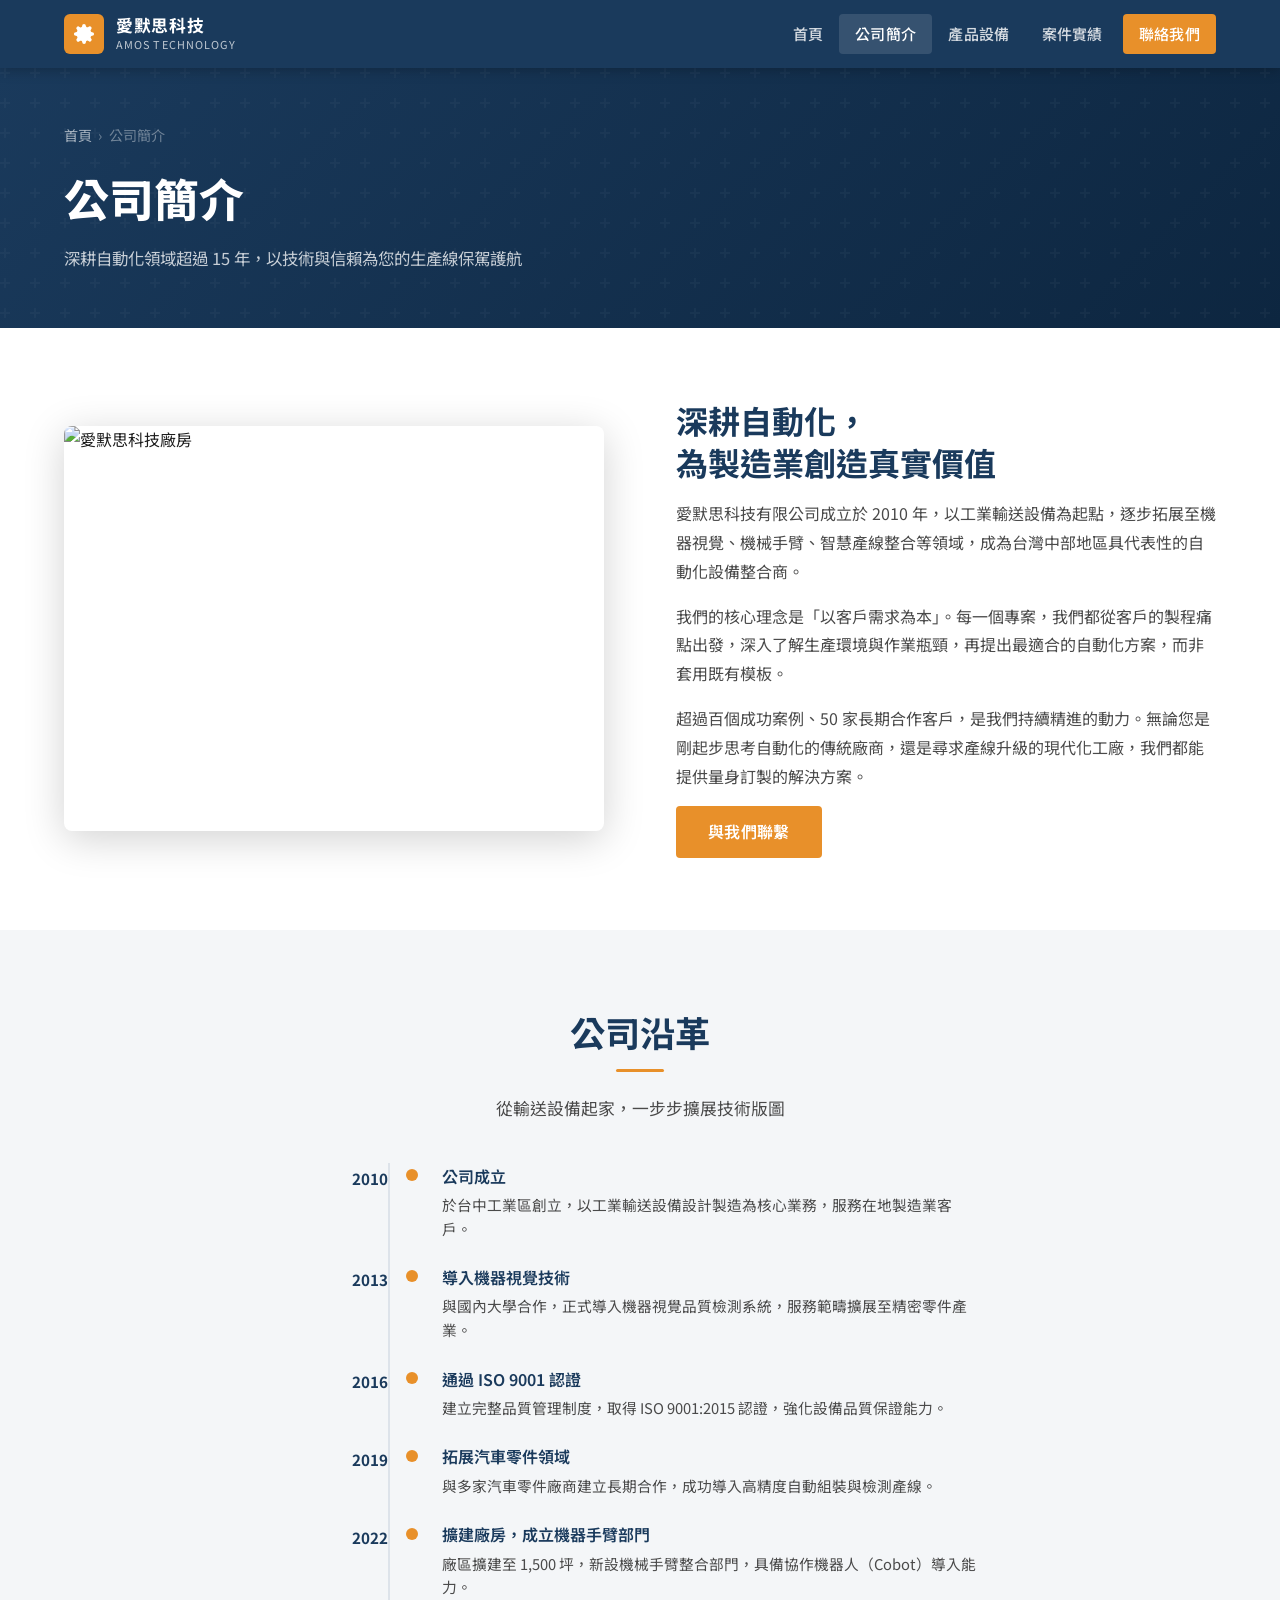
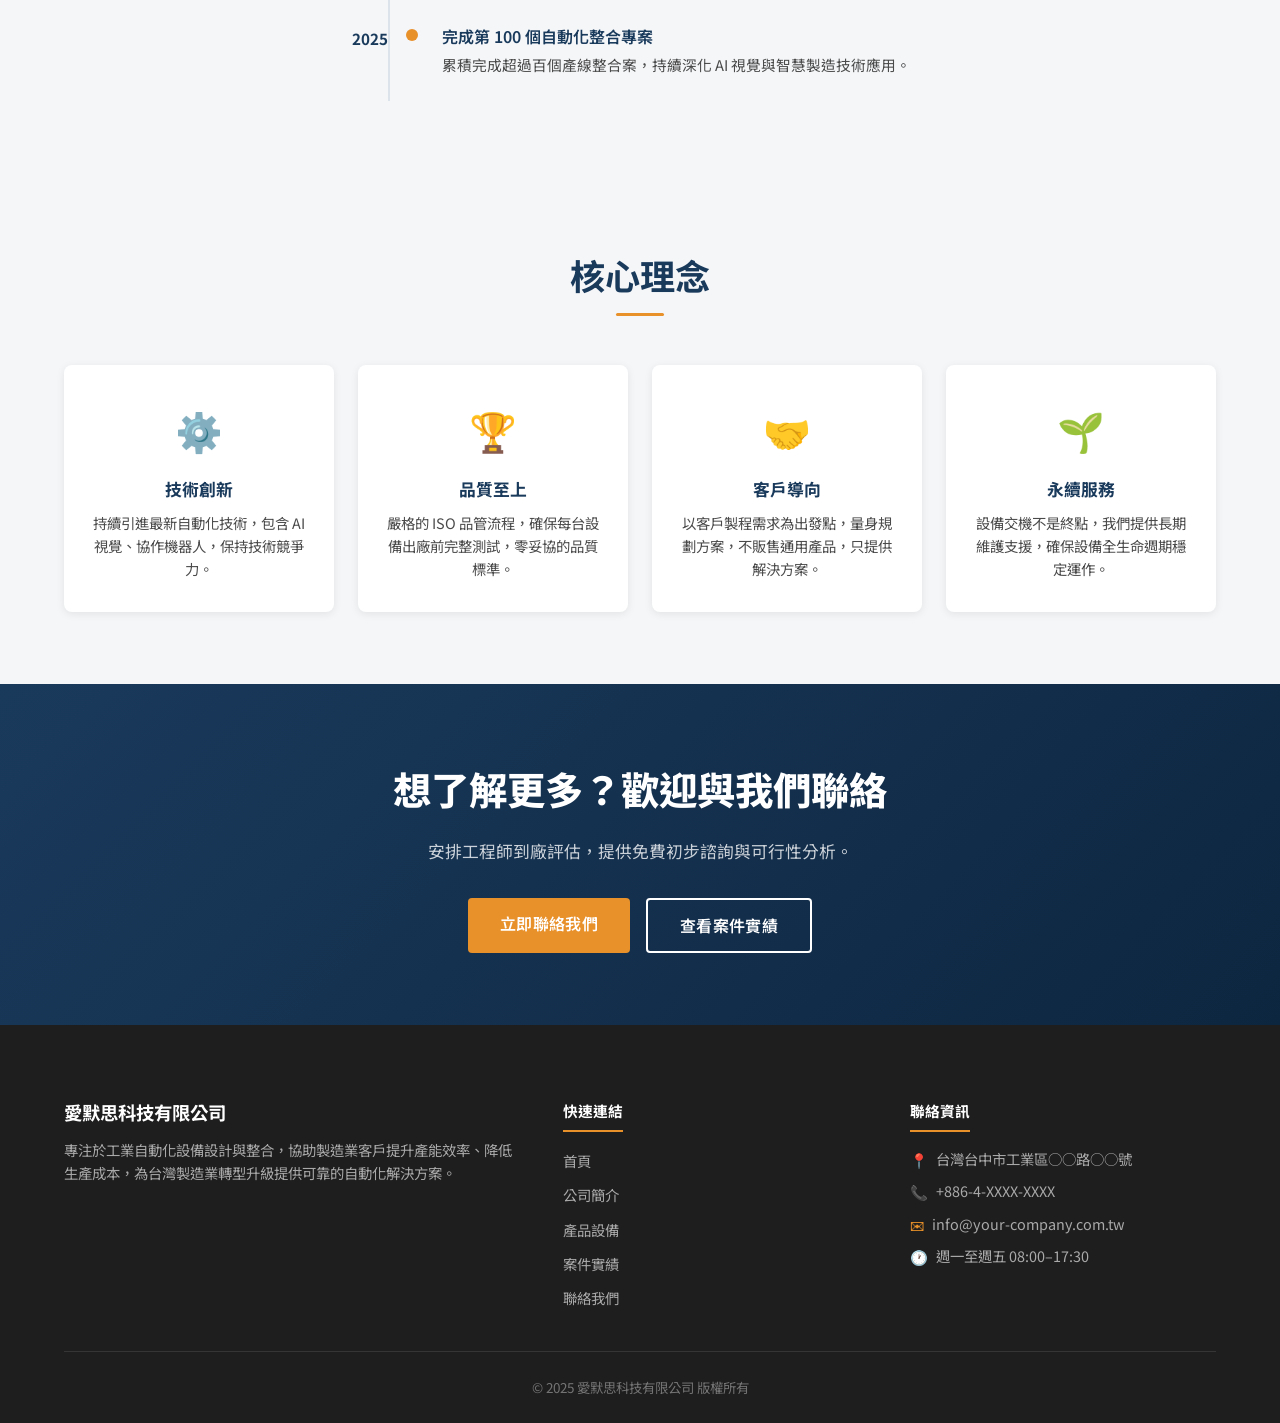
==== about.html @ 3daaab95 "Set custom domain amos-design.com" ====
<!DOCTYPE html>
<html lang="zh-TW">
<head>
  <meta charset="UTF-8">
  <meta name="viewport" content="width=device-width, initial-scale=1.0">
  <title>公司簡介 | 愛默思科技</title>
  <meta name="description" content="愛默思科技成立超過 15 年，專注工業自動化設備設計整合，以技術創新與品質至上為核心理念，服務台灣各產業製造商。">
  <meta property="og:title" content="公司簡介 | 愛默思科技">
  <meta property="og:description" content="了解愛默思科技的公司沿革、核心理念與技術優勢。">
  <meta property="og:type" content="website">
  <meta property="og:url" content="https://amos-design.com/about.html">
  <meta property="og:image" content="https://amos-design.com/images/og-image.jpg">
  <link rel="preconnect" href="https://fonts.googleapis.com">
  <link rel="preconnect" href="https://fonts.gstatic.com" crossorigin>
  <link href="https://fonts.googleapis.com/css2?family=Noto+Sans+TC:wght@400;500;600;700;800&display=swap" rel="stylesheet">
  <link rel="stylesheet" href="css/style.css">
</head>
<body>

<!-- ===== 頁首（全站共用）===== -->
<header class="site-header">
  <div class="container">
    <div class="header-inner">
      <a href="index.html" class="site-logo">
        <div class="site-logo-icon">
          <svg viewBox="0 0 24 24" xmlns="http://www.w3.org/2000/svg">
            <path d="M12 15a3 3 0 1 0 0-6 3 3 0 0 0 0 6z"/>
            <path d="M19.4 15a1.65 1.65 0 0 0 .33 1.82l.06.06a2 2 0 0 1-2.83 2.83l-.06-.06a1.65 1.65 0 0 0-1.82-.33 1.65 1.65 0 0 0-1 1.51V21a2 2 0 0 1-4 0v-.09A1.65 1.65 0 0 0 9 19.4a1.65 1.65 0 0 0-1.82.33l-.06.06a2 2 0 0 1-2.83-2.83l.06-.06A1.65 1.65 0 0 0 4.68 15a1.65 1.65 0 0 0-1.51-1H3a2 2 0 0 1 0-4h.09A1.65 1.65 0 0 0 4.6 9a1.65 1.65 0 0 0-.33-1.82l-.06-.06a2 2 0 0 1 2.83-2.83l.06.06A1.65 1.65 0 0 0 9 4.68a1.65 1.65 0 0 0 1-1.51V3a2 2 0 0 1 4 0v.09a1.65 1.65 0 0 0 1 1.51 1.65 1.65 0 0 0 1.82-.33l.06-.06a2 2 0 0 1 2.83 2.83l-.06.06A1.65 1.65 0 0 0 19.4 9a1.65 1.65 0 0 0 1.51 1H21a2 2 0 0 1 0 4h-.09a1.65 1.65 0 0 0-1.51 1z"/>
          </svg>
        </div>
        <div class="site-logo-text">
          <span class="company-name">愛默思科技</span>
          <span class="company-sub">Amos Technology</span>
        </div>
      </a>
      <nav class="site-nav" id="site-nav" role="navigation" aria-label="主選單">
        <a href="index.html">首頁</a>
        <a href="about.html">公司簡介</a>
        <a href="products.html">產品設備</a>
        <a href="projects.html">案件實績</a>
        <a href="contact.html" class="nav-cta">聯絡我們</a>
      </nav>
      <button class="menu-toggle" id="menu-toggle"
              aria-label="開啟選單" aria-expanded="false" aria-controls="site-nav">
        <span></span><span></span><span></span>
      </button>
    </div>
  </div>
</header>
<!-- ===== /頁首 ===== -->

<main>

  <!-- 頁面橫幅 -->
  <section class="page-banner">
    <div class="container">
      <div class="page-banner-content">
        <nav class="breadcrumb" aria-label="麵包屑">
          <a href="index.html">首頁</a>
          <span>›</span>
          <span>公司簡介</span>
        </nav>
        <h1>公司簡介</h1>
        <!-- TODO: 替換為業主標語 -->
        <p>深耕自動化領域超過 15 年，以技術與信賴為您的生產線保駕護航</p>
      </div>
    </div>
  </section>

  <!-- ===== 公司介紹 ===== -->
  <section class="section">
    <div class="container">
      <div class="about-intro">
        <div class="about-intro-img">
          <!-- TODO: 替換為公司廠房或團隊照片 images/about-factory.jpg -->
          <img src="https://picsum.photos/seed/factory-about/800/600" alt="愛默思科技廠房" loading="lazy">
        </div>
        <div class="about-intro-text">
          <!-- TODO: 替換為業主提供的公司簡介文字 -->
          <h2>深耕自動化，<br>為製造業創造真實價值</h2>
          <p>愛默思科技有限公司成立於 2010 年，以工業輸送設備為起點，逐步拓展至機器視覺、機械手臂、智慧產線整合等領域，成為台灣中部地區具代表性的自動化設備整合商。</p>
          <p>我們的核心理念是「以客戶需求為本」。每一個專案，我們都從客戶的製程痛點出發，深入了解生產環境與作業瓶頸，再提出最適合的自動化方案，而非套用既有模板。</p>
          <p>超過百個成功案例、50 家長期合作客戶，是我們持續精進的動力。無論您是剛起步思考自動化的傳統廠商，還是尋求產線升級的現代化工廠，我們都能提供量身訂製的解決方案。</p>
          <a href="contact.html" class="btn btn-primary">與我們聯繫</a>
        </div>
      </div>
    </div>
  </section>

  <!-- ===== 公司里程碑 ===== -->
  <section class="milestones section">
    <div class="container">
      <div class="section-header">
        <h2>公司沿革</h2>
        <!-- TODO: 依實際歷史替換 -->
        <p>從輸送設備起家，一步步擴展技術版圖</p>
      </div>
      <div class="timeline">
        <div class="timeline-item">
          <div class="timeline-year">2010</div>
          <div class="timeline-dot"></div>
          <div class="timeline-text">
            <h3>公司成立</h3>
            <p>於台中工業區創立，以工業輸送設備設計製造為核心業務，服務在地製造業客戶。</p>
          </div>
        </div>
        <div class="timeline-item">
          <div class="timeline-year">2013</div>
          <div class="timeline-dot"></div>
          <div class="timeline-text">
            <h3>導入機器視覺技術</h3>
            <p>與國內大學合作，正式導入機器視覺品質檢測系統，服務範疇擴展至精密零件產業。</p>
          </div>
        </div>
        <div class="timeline-item">
          <div class="timeline-year">2016</div>
          <div class="timeline-dot"></div>
          <div class="timeline-text">
            <h3>通過 ISO 9001 認證</h3>
            <p>建立完整品質管理制度，取得 ISO 9001:2015 認證，強化設備品質保證能力。</p>
          </div>
        </div>
        <div class="timeline-item">
          <div class="timeline-year">2019</div>
          <div class="timeline-dot"></div>
          <div class="timeline-text">
            <h3>拓展汽車零件領域</h3>
            <p>與多家汽車零件廠商建立長期合作，成功導入高精度自動組裝與檢測產線。</p>
          </div>
        </div>
        <div class="timeline-item">
          <div class="timeline-year">2022</div>
          <div class="timeline-dot"></div>
          <div class="timeline-text">
            <h3>擴建廠房，成立機器手臂部門</h3>
            <p>廠區擴建至 1,500 坪，新設機械手臂整合部門，具備協作機器人（Cobot）導入能力。</p>
          </div>
        </div>
        <div class="timeline-item">
          <div class="timeline-year">2025</div>
          <div class="timeline-dot"></div>
          <div class="timeline-text">
            <h3>完成第 100 個自動化整合專案</h3>
            <p>累積完成超過百個產線整合案，持續深化 AI 視覺與智慧製造技術應用。</p>
          </div>
        </div>
      </div>
    </div>
  </section>

  <!-- ===== 核心價值 ===== -->
  <section class="section" style="background: var(--color-bg);">
    <div class="container">
      <div class="section-header">
        <h2>核心理念</h2>
      </div>
      <div class="values-grid">
        <div class="value-item">
          <div class="value-icon">⚙️</div>
          <h3>技術創新</h3>
          <p>持續引進最新自動化技術，包含 AI 視覺、協作機器人，保持技術競爭力。</p>
        </div>
        <div class="value-item">
          <div class="value-icon">🏆</div>
          <h3>品質至上</h3>
          <p>嚴格的 ISO 品管流程，確保每台設備出廠前完整測試，零妥協的品質標準。</p>
        </div>
        <div class="value-item">
          <div class="value-icon">🤝</div>
          <h3>客戶導向</h3>
          <p>以客戶製程需求為出發點，量身規劃方案，不販售通用產品，只提供解決方案。</p>
        </div>
        <div class="value-item">
          <div class="value-icon">🌱</div>
          <h3>永續服務</h3>
          <p>設備交機不是終點，我們提供長期維護支援，確保設備全生命週期穩定運作。</p>
        </div>
      </div>
    </div>
  </section>

  <!-- ===== CTA ===== -->
  <section class="cta-section">
    <div class="container">
      <h2>想了解更多？歡迎與我們聯絡</h2>
      <p>安排工程師到廠評估，提供免費初步諮詢與可行性分析。</p>
      <div class="cta-actions">
        <a href="contact.html" class="btn btn-primary">立即聯絡我們</a>
        <a href="projects.html" class="btn btn-outline">查看案件實績</a>
      </div>
    </div>
  </section>

</main>

<!-- ===== 頁尾（全站共用）===== -->
<footer class="site-footer">
  <div class="container">
    <div class="footer-grid">
      <div class="footer-brand">
        <div class="company-name">愛默思科技有限公司</div>
        <p>專注於工業自動化設備設計與整合，協助製造業客戶提升產能效率、降低生產成本，為台灣製造業轉型升級提供可靠的自動化解決方案。</p>
      </div>
      <div class="footer-col">
        <h4>快速連結</h4>
        <ul>
          <li><a href="index.html">首頁</a></li>
          <li><a href="about.html">公司簡介</a></li>
          <li><a href="products.html">產品設備</a></li>
          <li><a href="projects.html">案件實績</a></li>
          <li><a href="contact.html">聯絡我們</a></li>
        </ul>
      </div>
      <div class="footer-col">
        <h4>聯絡資訊</h4>
        <ul class="footer-contact-list">
          <li><span>📍</span><span>台灣台中市工業區○○路○○號</span></li>
          <li><span>📞</span><span>+886-4-XXXX-XXXX</span></li>
          <li><span>✉</span><span>info@your-company.com.tw</span></li>
          <li><span>🕐</span><span>週一至週五 08:00–17:30</span></li>
        </ul>
      </div>
    </div>
    <div class="footer-bottom">
      <p>&copy; 2025 愛默思科技有限公司 版權所有</p>
    </div>
  </div>
</footer>
<!-- ===== /頁尾 ===== -->

<script src="js/main.js"></script>
</body>
</html>
---- css/style.css ----
/* ==========================================================================
   style.css — 全站共用樣式
   自動化設備公司官網
   修改此檔即可全站生效，請勿在各頁面使用 inline style
   ========================================================================== */

/* ---------- CSS 變數 ----------------------------------------- */
:root {
  /* 品牌色（如業主有指定色系，統一替換此處） */
  --color-primary:       #1a3a5c;   /* 工業深藍 */
  --color-primary-light: #2a5298;   /* 中藍 */
  --color-accent:        #e8902a;   /* 強調橘（按鈕、重點） */
  --color-accent-hover:  #cf7d1e;

  /* 中性色 */
  --color-dark:        #1e1e1e;
  --color-gray-dark:   #3a3a3a;
  --color-gray-mid:    #6a6a6a;
  --color-gray-light:  #b0b8c1;
  --color-border:      #dde3ea;
  --color-bg:          #f4f6f8;
  --color-bg-white:    #ffffff;

  /* 文字色 */
  --color-text:        #1e1e1e;
  --color-text-sub:    #4a4a4a;

  /* 字型 */
  --font-body: 'Noto Sans TC', 'Microsoft JhengHei', 'PingFang TC', sans-serif;

  /* 間距 */
  --spacing-xs: 0.5rem;
  --spacing-sm: 1rem;
  --spacing-md: 1.5rem;
  --spacing-lg: 2.5rem;
  --spacing-xl: 4.5rem;

  /* 容器 */
  --container-max: 1200px;
  --container-pad: 1.5rem;

  /* 通用 */
  --transition: 0.25s ease;
  --shadow-sm: 0 2px 8px rgba(0,0,0,0.08);
  --shadow-md: 0 4px 20px rgba(0,0,0,0.13);
  --shadow-lg: 0 8px 40px rgba(0,0,0,0.18);
  --radius:    8px;
}

/* ---------- Reset -------------------------------------------- */
*, *::before, *::after { box-sizing: border-box; margin: 0; padding: 0; }

html {
  font-size: 16px;
  scroll-behavior: smooth;
  -webkit-text-size-adjust: 100%;
}

body {
  font-family: var(--font-body);
  line-height: 1.7;
  color: var(--color-text);
  background: var(--color-bg-white);
  overflow-x: hidden;
}

img { display: block; max-width: 100%; height: auto; }
a { color: inherit; text-decoration: none; }
ul, ol { list-style: none; }
button { cursor: pointer; border: none; background: none; font-family: inherit; }

/* ---------- 工具類別 ----------------------------------------- */
.container {
  max-width: var(--container-max);
  margin-inline: auto;
  padding-inline: var(--container-pad);
}

.section { padding-block: var(--spacing-xl); }

.section-header { text-align: center; margin-bottom: var(--spacing-lg); }

.section-header h2 {
  font-size: clamp(1.6rem, 3vw, 2.2rem);
  font-weight: 700;
  color: var(--color-primary);
  display: inline-block;
  padding-bottom: 0.6rem;
}

.section-header h2::after {
  content: '';
  display: block;
  width: 3rem;
  height: 3px;
  background: var(--color-accent);
  margin: 0.5rem auto 0;
  border-radius: 2px;
}

.section-header p {
  margin-top: 0.75rem;
  color: var(--color-text-sub);
  font-size: 1.05rem;
  max-width: 600px;
  margin-inline: auto;
}

.section-center { text-align: center; }

/* 按鈕 */
.btn {
  display: inline-block;
  padding: 0.75rem 2rem;
  border-radius: 4px;
  font-weight: 600;
  font-size: 1rem;
  letter-spacing: 0.02em;
  transition: background var(--transition), color var(--transition),
              transform var(--transition), box-shadow var(--transition);
}

.btn-primary { background: var(--color-accent); color: #fff; }
.btn-primary:hover {
  background: var(--color-accent-hover);
  transform: translateY(-2px);
  box-shadow: var(--shadow-md);
}

.btn-outline { border: 2px solid #fff; color: #fff; }
.btn-outline:hover { background: #fff; color: var(--color-primary); }

.btn-outline-dark { border: 2px solid var(--color-primary); color: var(--color-primary); }
.btn-outline-dark:hover { background: var(--color-primary); color: #fff; }

/* ============================================================
   HEADER
   ============================================================ */
.site-header {
  position: sticky;
  top: 0;
  z-index: 100;
  background: var(--color-primary);
  box-shadow: 0 2px 12px rgba(0,0,0,0.25);
}

.header-inner {
  display: flex;
  align-items: center;
  justify-content: space-between;
  height: 68px;
}

/* Logo */
.site-logo {
  display: flex;
  align-items: center;
  gap: 0.75rem;
}

.site-logo-icon {
  width: 40px; height: 40px;
  background: var(--color-accent);
  border-radius: 6px;
  display: flex; align-items: center; justify-content: center;
  flex-shrink: 0;
}

.site-logo-icon svg { width: 22px; height: 22px; fill: #fff; }

.site-logo-text { color: #fff; }
.site-logo-text .company-name {
  display: block; font-size: 1.05rem; font-weight: 700;
  letter-spacing: 0.04em; line-height: 1.2;
}
.site-logo-text .company-sub {
  display: block; font-size: 0.68rem;
  opacity: 0.72; letter-spacing: 0.1em; text-transform: uppercase;
}

/* 導覽列 */
.site-nav { display: flex; gap: 0; }

.site-nav a {
  display: block;
  padding: 0.45rem 1rem;
  color: rgba(255,255,255,0.82);
  font-size: 0.94rem; font-weight: 500;
  letter-spacing: 0.02em;
  border-radius: 4px;
  transition: color var(--transition), background var(--transition);
}

.site-nav a:hover,
.site-nav a.active { color: #fff; background: rgba(255,255,255,0.12); }

.nav-cta {
  background: var(--color-accent) !important;
  color: #fff !important;
  margin-left: 0.25rem;
}
.nav-cta:hover { background: var(--color-accent-hover) !important; }

/* 漢堡按鈕 */
.menu-toggle {
  display: none;
  flex-direction: column;
  gap: 5px;
  width: 34px;
  padding: 4px;
}
.menu-toggle span {
  display: block; height: 2px;
  background: #fff; border-radius: 2px;
  transition: transform var(--transition), opacity var(--transition);
}
.menu-toggle.is-open span:nth-child(1) { transform: translateY(7px) rotate(45deg); }
.menu-toggle.is-open span:nth-child(2) { opacity: 0; }
.menu-toggle.is-open span:nth-child(3) { transform: translateY(-7px) rotate(-45deg); }

/* ============================================================
   FOOTER
   ============================================================ */
.site-footer {
  background: var(--color-dark);
  color: rgba(255,255,255,0.8);
  padding-block: var(--spacing-xl) var(--spacing-md);
}

.footer-grid {
  display: grid;
  grid-template-columns: 1.5fr 1fr 1fr;
  gap: var(--spacing-lg);
  padding-bottom: var(--spacing-lg);
  border-bottom: 1px solid rgba(255,255,255,0.1);
}

.footer-brand .company-name {
  font-size: 1.15rem; font-weight: 700;
  color: #fff; margin-bottom: 0.6rem;
}
.footer-brand p {
  font-size: 0.9rem; line-height: 1.6;
  color: rgba(255,255,255,0.62);
}

.footer-col h4 {
  color: #fff; font-size: 0.92rem; font-weight: 700;
  margin-bottom: 0.9rem; padding-bottom: 0.45rem;
  border-bottom: 2px solid var(--color-accent);
  display: inline-block;
}

.footer-col ul { display: flex; flex-direction: column; gap: 0.45rem; }
.footer-col ul a { font-size: 0.9rem; color: rgba(255,255,255,0.62); transition: color var(--transition); }
.footer-col ul a:hover { color: var(--color-accent); }

.footer-contact-list { display: flex; flex-direction: column; gap: 0.6rem; font-size: 0.9rem; }
.footer-contact-list li { display: flex; gap: 0.5rem; color: rgba(255,255,255,0.62); align-items: flex-start; }
.footer-contact-list li span:first-child { color: var(--color-accent); flex-shrink: 0; margin-top: 0.05rem; }

.footer-bottom {
  text-align: center;
  padding-top: var(--spacing-md);
  font-size: 0.84rem;
  color: rgba(255,255,255,0.38);
}

/* ============================================================
   HERO（首頁主視覺）
   ============================================================ */
.hero {
  position: relative;
  background: linear-gradient(135deg, var(--color-primary) 0%, #0d2640 55%, #111927 100%);
  color: #fff;
  padding: 7rem 0 5rem;
  overflow: hidden;
}

.hero::before {
  content: '';
  position: absolute; inset: 0;
  background-image: url("data:image/svg+xml,%3Csvg width='60' height='60' viewBox='0 0 60 60' xmlns='http://www.w3.org/2000/svg'%3E%3Cg fill='none' fill-rule='evenodd'%3E%3Cg fill='%23ffffff' fill-opacity='0.03'%3E%3Cpath d='M36 34v-4h-2v4h-4v2h4v4h2v-4h4v-2h-4zm0-30V0h-2v4h-4v2h4v4h2V6h4V4h-4zM6 34v-4H4v4H0v2h4v4h2v-4h4v-2H6zM6 4V0H4v4H0v2h4v4h2V6h4V4H6z'/%3E%3C/g%3E%3C/g%3E%3C/svg%3E");
  opacity: 1;
}

.hero-content { position: relative; z-index: 1; max-width: 680px; }

.hero-badge {
  display: inline-block;
  background: rgba(232,144,42,0.18);
  border: 1px solid var(--color-accent);
  color: var(--color-accent);
  font-size: 0.78rem; font-weight: 700;
  letter-spacing: 0.1em; text-transform: uppercase;
  padding: 0.3rem 0.85rem; border-radius: 20px;
  margin-bottom: 1.2rem;
}

.hero h1 {
  font-size: clamp(2rem, 4.5vw, 3.2rem);
  font-weight: 800; line-height: 1.22;
  margin-bottom: 1.2rem; letter-spacing: 0.01em;
}
.hero h1 em { color: var(--color-accent); font-style: normal; }

.hero p {
  font-size: clamp(1rem, 2vw, 1.12rem);
  color: rgba(255,255,255,0.8);
  margin-bottom: 2rem; max-width: 520px;
}

.hero-actions { display: flex; gap: 1rem; flex-wrap: wrap; }

.hero-stats {
  position: relative; z-index: 1;
  display: grid; grid-template-columns: repeat(3, 1fr);
  gap: 1.5rem;
  margin-top: 4rem; padding-top: 3rem;
  border-top: 1px solid rgba(255,255,255,0.14);
}

.stat-item { text-align: center; }
.stat-number { font-size: 2.2rem; font-weight: 800; color: var(--color-accent); line-height: 1; }
.stat-label { font-size: 0.85rem; color: rgba(255,255,255,0.6); margin-top: 0.3rem; }

/* ============================================================
   服務特色區塊
   ============================================================ */
.features { background: var(--color-bg); }

.features-grid {
  display: grid;
  grid-template-columns: repeat(auto-fit, minmax(240px, 1fr));
  gap: 1.5rem;
}

.feature-card {
  background: var(--color-bg-white);
  border-radius: var(--radius);
  padding: 2rem 1.75rem;
  box-shadow: var(--shadow-sm);
  border-top: 3px solid transparent;
  transition: border-color var(--transition), box-shadow var(--transition), transform var(--transition);
}
.feature-card:hover {
  border-top-color: var(--color-accent);
  box-shadow: var(--shadow-md);
  transform: translateY(-4px);
}

.feature-icon {
  width: 52px; height: 52px;
  background: linear-gradient(135deg, var(--color-primary), var(--color-primary-light));
  border-radius: 10px;
  display: flex; align-items: center; justify-content: center;
  margin-bottom: 1.2rem;
}
.feature-icon svg { width: 26px; height: 26px; fill: #fff; }

.feature-card h3 { font-size: 1.08rem; font-weight: 700; color: var(--color-primary); margin-bottom: 0.5rem; }
.feature-card p { font-size: 0.93rem; color: var(--color-text-sub); line-height: 1.6; }

/* ============================================================
   案件卡片（列表 & 首頁精選共用）
   ============================================================ */
.project-cards-grid,
.projects-grid {
  display: grid;
  grid-template-columns: repeat(auto-fill, minmax(320px, 1fr));
  gap: 1.5rem;
  margin-bottom: var(--spacing-lg);
}

.project-card {
  display: flex; flex-direction: column;
  background: var(--color-bg-white);
  border-radius: var(--radius);
  overflow: hidden;
  box-shadow: var(--shadow-sm);
  border: 1px solid var(--color-border);
  transition: box-shadow var(--transition), transform var(--transition);
}
.project-card:hover { box-shadow: var(--shadow-md); transform: translateY(-4px); }

.project-card-img-wrap { overflow: hidden; }
.project-card img {
  width: 100%; height: 220px; object-fit: cover;
  transition: transform 0.4s ease;
}
.project-card:hover img { transform: scale(1.04); }

.project-card-body {
  padding: 1.25rem 1.5rem 1.5rem;
  flex: 1; display: flex; flex-direction: column;
}
.project-card h3 { font-size: 1.05rem; font-weight: 700; color: var(--color-primary); margin-bottom: 0.4rem; }
.card-tag { font-size: 0.82rem; color: var(--color-gray-mid); margin-bottom: 0.6rem; }
.card-summary { font-size: 0.92rem; color: var(--color-text-sub); line-height: 1.6; flex: 1; }

.card-arrow {
  display: inline-flex; align-items: center; gap: 0.3rem;
  color: var(--color-primary-light); font-size: 0.88rem; font-weight: 600;
  margin-top: 1rem;
  transition: gap var(--transition), color var(--transition);
}
.project-card:hover .card-arrow { gap: 0.55rem; color: var(--color-accent); }

/* ============================================================
   CTA 呼籲區塊
   ============================================================ */
.cta-section {
  background: linear-gradient(135deg, var(--color-primary) 0%, #0d2640 100%);
  color: #fff; text-align: center;
  padding: var(--spacing-xl) var(--container-pad);
}
.cta-section h2 {
  font-size: clamp(1.6rem, 3.5vw, 2.4rem);
  font-weight: 800; margin-bottom: 1rem;
}
.cta-section p {
  color: rgba(255,255,255,0.78); font-size: 1.05rem;
  max-width: 550px; margin-inline: auto; margin-bottom: 2rem;
}
.cta-actions { display: flex; gap: 1rem; justify-content: center; flex-wrap: wrap; }

/* ============================================================
   頁面橫幅（各內頁頂部）
   ============================================================ */
.page-banner {
  background: linear-gradient(135deg, var(--color-primary) 0%, #0d2640 100%);
  color: #fff; padding: 3.5rem 0; position: relative; overflow: hidden;
}
.page-banner::before {
  content: ''; position: absolute; inset: 0;
  background-image: url("data:image/svg+xml,%3Csvg width='60' height='60' viewBox='0 0 60 60' xmlns='http://www.w3.org/2000/svg'%3E%3Cg fill='none' fill-rule='evenodd'%3E%3Cg fill='%23ffffff' fill-opacity='0.03'%3E%3Cpath d='M36 34v-4h-2v4h-4v2h4v4h2v-4h4v-2h-4zm0-30V0h-2v4h-4v2h4v4h2V6h4V4h-4zM6 34v-4H4v4H0v2h4v4h2v-4h4v-2H6zM6 4V0H4v4H0v2h4v4h2V6h4V4H6z'/%3E%3C/g%3E%3C/g%3E%3C/svg%3E");
}
.page-banner-content { position: relative; z-index: 1; }
.page-banner h1 { font-size: clamp(1.8rem, 4vw, 2.8rem); font-weight: 800; margin-bottom: 0.5rem; }
.page-banner p { font-size: 1.03rem; color: rgba(255,255,255,0.76); }

.breadcrumb {
  display: flex; align-items: center; gap: 0.4rem;
  font-size: 0.88rem; color: rgba(255,255,255,0.56);
  margin-bottom: 0.75rem;
}
.breadcrumb a { color: rgba(255,255,255,0.62); transition: color var(--transition); }
.breadcrumb a:hover { color: var(--color-accent); }
.breadcrumb span { color: rgba(255,255,255,0.38); }

/* ============================================================
   公司簡介頁
   ============================================================ */
.about-intro {
  display: grid; grid-template-columns: 1fr 1fr;
  gap: var(--spacing-xl); align-items: center;
}
.about-intro-img { border-radius: var(--radius); overflow: hidden; box-shadow: var(--shadow-lg); }
.about-intro-img img { width: 100%; aspect-ratio: 4/3; object-fit: cover; }

.about-intro-text h2 {
  font-size: clamp(1.5rem, 3vw, 2rem);
  font-weight: 700; color: var(--color-primary);
  margin-bottom: 1rem; line-height: 1.3;
}
.about-intro-text p { color: var(--color-text-sub); line-height: 1.8; margin-bottom: 1rem; }

/* 里程碑 */
.milestones { background: var(--color-bg); }

.timeline { max-width: 680px; margin-inline: auto; position: relative; }
.timeline::before {
  content: ''; position: absolute;
  left: 88px; top: 0; bottom: 0;
  width: 2px; background: var(--color-border);
}

.timeline-item { display: flex; gap: 1.5rem; padding-bottom: var(--spacing-md); position: relative; }
.timeline-year {
  flex-shrink: 0; width: 88px;
  font-size: 0.95rem; font-weight: 700;
  color: var(--color-primary); text-align: right; padding-top: 0.2rem;
}
.timeline-dot {
  flex-shrink: 0; width: 12px; height: 12px;
  background: var(--color-accent); border-radius: 50%;
  margin-top: 0.4rem; position: relative; z-index: 1;
  margin-left: -6px;
}
.timeline-text h3 { font-size: 1rem; font-weight: 600; color: var(--color-primary); margin-bottom: 0.2rem; }
.timeline-text p { font-size: 0.92rem; color: var(--color-text-sub); line-height: 1.6; }

/* 核心價值 */
.values-grid {
  display: grid;
  grid-template-columns: repeat(auto-fit, minmax(200px, 1fr));
  gap: 1.5rem; text-align: center;
}
.value-item {
  padding: 2rem 1.5rem; background: var(--color-bg-white);
  border-radius: var(--radius); box-shadow: var(--shadow-sm);
  transition: transform var(--transition), box-shadow var(--transition);
}
.value-item:hover { transform: translateY(-4px); box-shadow: var(--shadow-md); }
.value-icon { font-size: 2.4rem; margin-bottom: 0.75rem; }
.value-item h3 { font-size: 1.05rem; font-weight: 700; color: var(--color-primary); margin-bottom: 0.5rem; }
.value-item p { font-size: 0.9rem; color: var(--color-text-sub); line-height: 1.6; }

/* ============================================================
   產品設備頁
   ============================================================ */
.product-list { display: flex; flex-direction: column; gap: 0; }

.product-category {
  display: grid; grid-template-columns: 1fr 1fr;
  gap: 4rem; align-items: center;
  padding-block: var(--spacing-lg);
  border-bottom: 1px solid var(--color-border);
}
.product-category:last-child { border-bottom: none; }
.product-category.reverse { direction: rtl; }
.product-category.reverse > * { direction: ltr; }

.product-img-wrap { border-radius: var(--radius); overflow: hidden; box-shadow: var(--shadow-md); }
.product-img-wrap img {
  width: 100%; aspect-ratio: 4/3; object-fit: cover;
  transition: transform 0.4s ease;
}
.product-img-wrap:hover img { transform: scale(1.04); }

.product-cat-badge {
  display: inline-block; background: rgba(26,58,92,0.08);
  color: var(--color-primary); font-size: 0.78rem; font-weight: 700;
  letter-spacing: 0.08em; text-transform: uppercase;
  padding: 0.25rem 0.75rem; border-radius: 20px; margin-bottom: 0.75rem;
}
.product-info h3 { font-size: 1.4rem; font-weight: 700; color: var(--color-primary); margin-bottom: 0.75rem; }
.product-info p { color: var(--color-text-sub); line-height: 1.8; margin-bottom: 1rem; }
.product-info ul { display: flex; flex-direction: column; gap: 0.45rem; }
.product-info ul li {
  display: flex; align-items: center; gap: 0.55rem;
  font-size: 0.94rem; color: var(--color-text-sub);
}
.product-info ul li::before {
  content: ''; display: inline-block;
  width: 6px; height: 6px;
  background: var(--color-accent); border-radius: 50%; flex-shrink: 0;
}

/* ============================================================
   案件詳細頁
   ============================================================ */
.project-detail { padding-block: var(--spacing-xl); }

.project-detail-inner {
  display: grid; grid-template-columns: 1fr 300px;
  gap: var(--spacing-lg); align-items: start;
}

.project-main-content h2 {
  font-size: 1.3rem; font-weight: 700; color: var(--color-primary);
  margin-top: 2rem; margin-bottom: 0.75rem;
  padding-bottom: 0.5rem; border-bottom: 2px solid var(--color-bg);
}
.project-main-content h2:first-child { margin-top: 0; }
.project-main-content p { color: var(--color-text-sub); line-height: 1.82; margin-bottom: 1rem; }

/* 相簿 */
.project-gallery { margin-top: 2.5rem; }
.project-gallery h2 {
  font-size: 1.3rem; font-weight: 700; color: var(--color-primary);
  margin-bottom: 1rem; padding-bottom: 0.5rem;
  border-bottom: 2px solid var(--color-bg);
}

.gallery-grid {
  display: grid;
  grid-template-columns: repeat(auto-fill, minmax(220px, 1fr));
  gap: 0.75rem;
}

.gallery-item {
  border-radius: 6px; overflow: hidden;
  cursor: pointer; aspect-ratio: 4/3;
}
.gallery-item img {
  width: 100%; height: 100%; object-fit: cover;
  transition: transform 0.35s ease;
}
.gallery-item:hover img { transform: scale(1.06); }

/* 側欄資訊卡 */
.project-sidebar { position: sticky; top: 90px; }

.project-meta-card {
  background: var(--color-bg); border-radius: var(--radius);
  padding: 1.5rem; margin-bottom: 1.5rem;
  border: 1px solid var(--color-border);
}
.project-meta-card h3 {
  font-size: 0.82rem; font-weight: 700; color: var(--color-gray-mid);
  text-transform: uppercase; letter-spacing: 0.1em;
  margin-bottom: 1rem; padding-bottom: 0.5rem;
  border-bottom: 1px solid var(--color-border);
}
.meta-row { display: flex; flex-direction: column; gap: 0.8rem; }
.meta-item label {
  display: block; font-size: 0.78rem; color: var(--color-gray-mid);
  font-weight: 600; text-transform: uppercase; letter-spacing: 0.06em; margin-bottom: 0.15rem;
}
.meta-item span { font-size: 0.95rem; font-weight: 600; color: var(--color-text); }

.project-back-btn {
  display: inline-flex; align-items: center; gap: 0.4rem;
  color: var(--color-primary-light); font-size: 0.9rem; font-weight: 600;
  transition: gap var(--transition), color var(--transition);
}
.project-back-btn:hover { color: var(--color-accent); gap: 0.65rem; }

/* ============================================================
   聯絡頁
   ============================================================ */
.contact-grid {
  display: grid; grid-template-columns: 1fr 1.4fr;
  gap: var(--spacing-xl); align-items: start;
}

.contact-info h2 { font-size: 1.4rem; font-weight: 700; color: var(--color-primary); margin-bottom: 0.75rem; }
.contact-info > p { color: var(--color-text-sub); line-height: 1.7; margin-bottom: 1.75rem; }

.contact-items { display: flex; flex-direction: column; gap: 1.1rem; margin-bottom: 2rem; }

.contact-item { display: flex; gap: 1rem; align-items: flex-start; }
.contact-item-icon {
  width: 44px; height: 44px; background: var(--color-primary);
  border-radius: 8px; display: flex; align-items: center;
  justify-content: center; flex-shrink: 0;
}
.contact-item-icon svg { width: 20px; height: 20px; fill: #fff; }
.contact-item-text label {
  display: block; font-size: 0.78rem; color: var(--color-gray-mid);
  font-weight: 700; text-transform: uppercase; letter-spacing: 0.06em; margin-bottom: 0.2rem;
}
.contact-item-text span { font-size: 0.95rem; color: var(--color-text); line-height: 1.5; }

.map-wrap {
  border-radius: var(--radius); overflow: hidden;
  box-shadow: var(--shadow-md); border: 1px solid var(--color-border);
}
.map-wrap iframe { display: block; width: 100%; height: 420px; border: none; }

/* ============================================================
   燈箱 Lightbox
   ============================================================ */
.lightbox-overlay {
  display: none;
  position: fixed; inset: 0;
  background: rgba(0,0,0,0.92); z-index: 9999;
  align-items: center; justify-content: center;
}
.lightbox-overlay.is-open { display: flex; }

.lightbox-content { position: relative; }
.lightbox-img {
  max-width: 90vw; max-height: 85vh;
  object-fit: contain; border-radius: 4px;
  display: block;
}

.lightbox-close {
  position: absolute; top: -2.5rem; right: 0;
  color: #fff; font-size: 2rem; line-height: 1; cursor: pointer;
  opacity: 0.75; transition: opacity var(--transition);
}
.lightbox-close:hover { opacity: 1; }

.lightbox-prev, .lightbox-next {
  position: fixed; top: 50%; transform: translateY(-50%);
  color: #fff; font-size: 2.5rem; cursor: pointer;
  opacity: 0.65; transition: opacity var(--transition);
  padding: 1rem; z-index: 10000; user-select: none;
}
.lightbox-prev { left: 0.5rem; }
.lightbox-next { right: 0.5rem; }
.lightbox-prev:hover, .lightbox-next:hover { opacity: 1; }

/* ============================================================
   RWD 響應式斷點
   ============================================================ */
@media (max-width: 960px) {
  .about-intro,
  .product-category,
  .product-category.reverse,
  .project-detail-inner,
  .contact-grid {
    grid-template-columns: 1fr;
    direction: ltr;
    gap: var(--spacing-lg);
  }

  .footer-grid { grid-template-columns: 1fr 1fr; }
  .footer-brand { grid-column: 1 / -1; }
  .project-sidebar { position: static; }
}

@media (max-width: 720px) {
  /* 手機選單 */
  .site-nav {
    display: none;
    flex-direction: column;
    position: absolute;
    top: 68px; left: 0; right: 0;
    background: var(--color-primary);
    padding: 1rem;
    box-shadow: var(--shadow-md);
    gap: 0.2rem;
  }
  .site-nav.is-open { display: flex; }
  .site-nav a { padding: 0.7rem 1rem; }
  .menu-toggle { display: flex; }
  .header-inner { position: relative; }

  /* 版面調整 */
  .hero { padding: 5rem 0 3.5rem; }
  .hero-stats { grid-template-columns: 1fr; gap: 1.25rem; }
  .footer-grid { grid-template-columns: 1fr; }
  .project-cards-grid, .projects-grid { grid-template-columns: 1fr; }
  .gallery-grid { grid-template-columns: repeat(2, 1fr); }

  :root {
    --spacing-xl: 3rem;
    --spacing-lg: 2rem;
  }
}

@media (max-width: 480px) {
  .hero-actions { flex-direction: column; }
  .hero-actions .btn { text-align: center; }
  .gallery-grid { grid-template-columns: 1fr; }
  .cta-actions { flex-direction: column; align-items: center; }
}
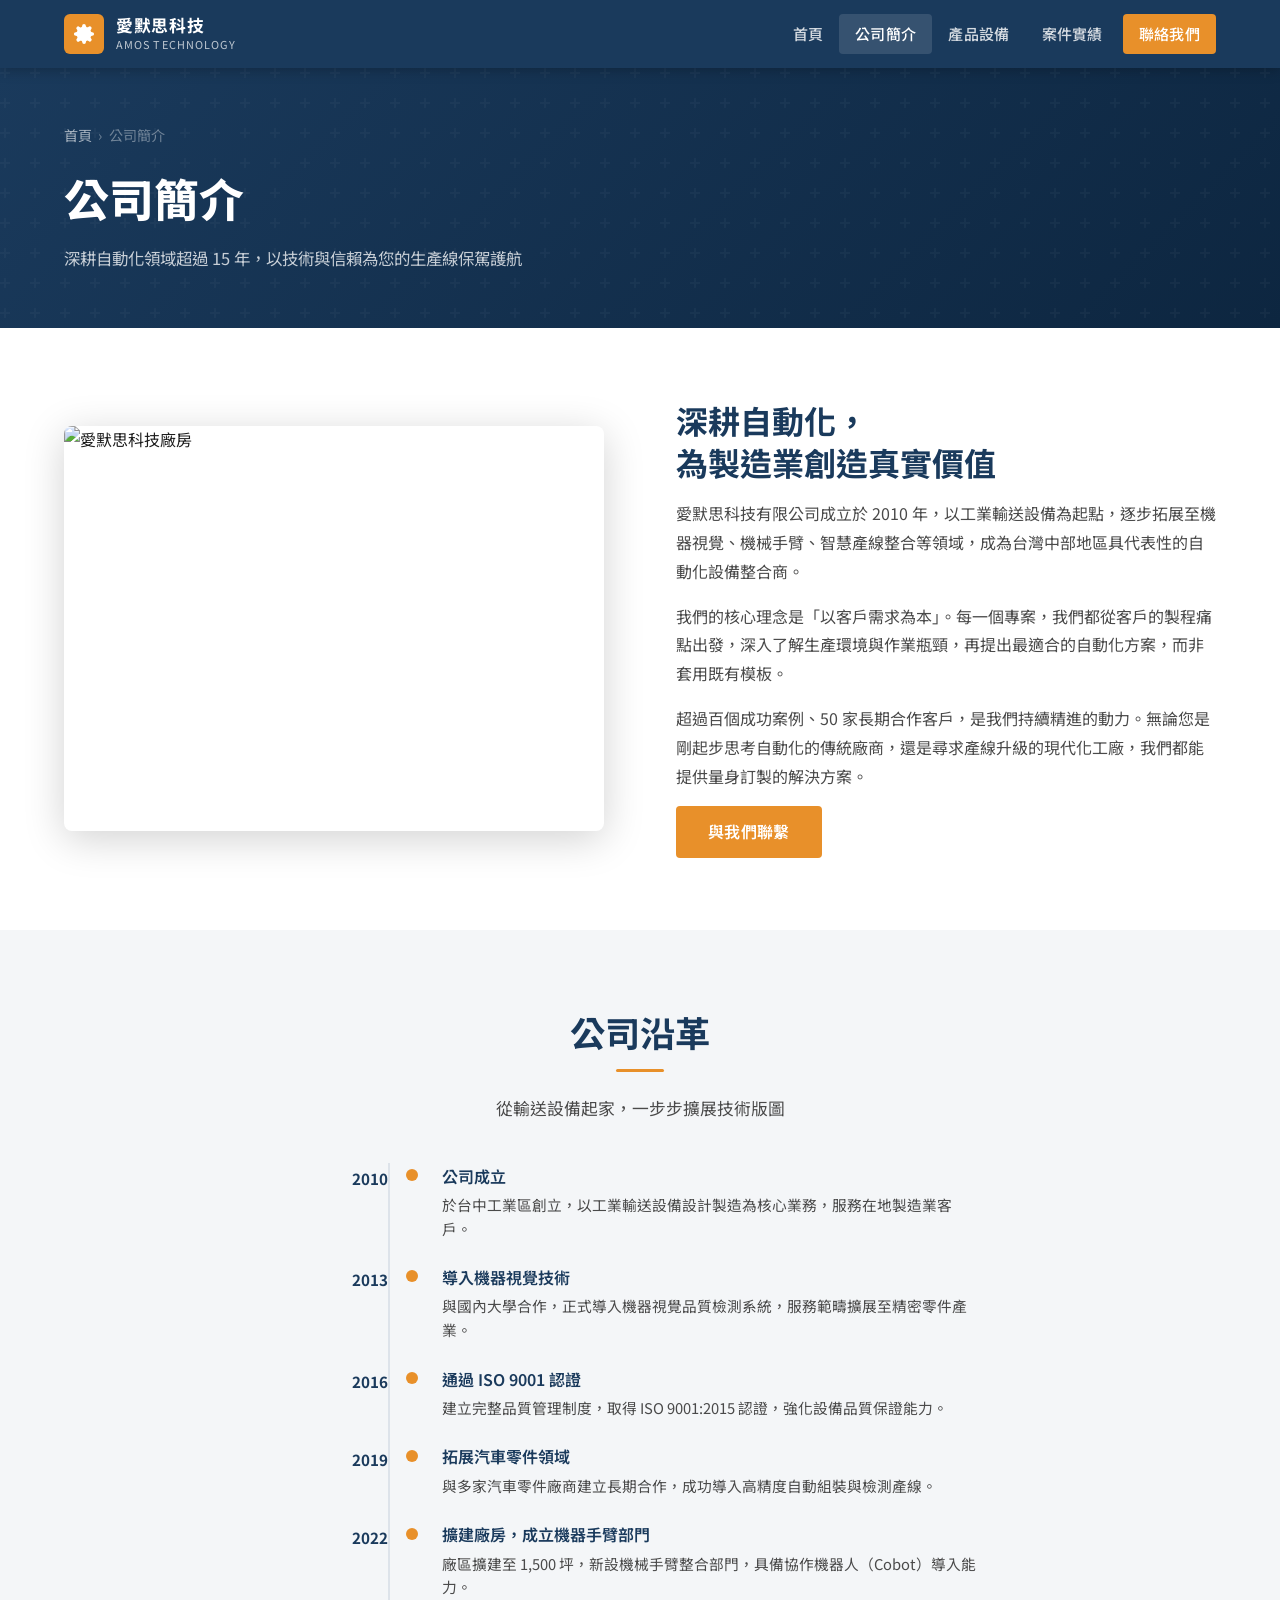
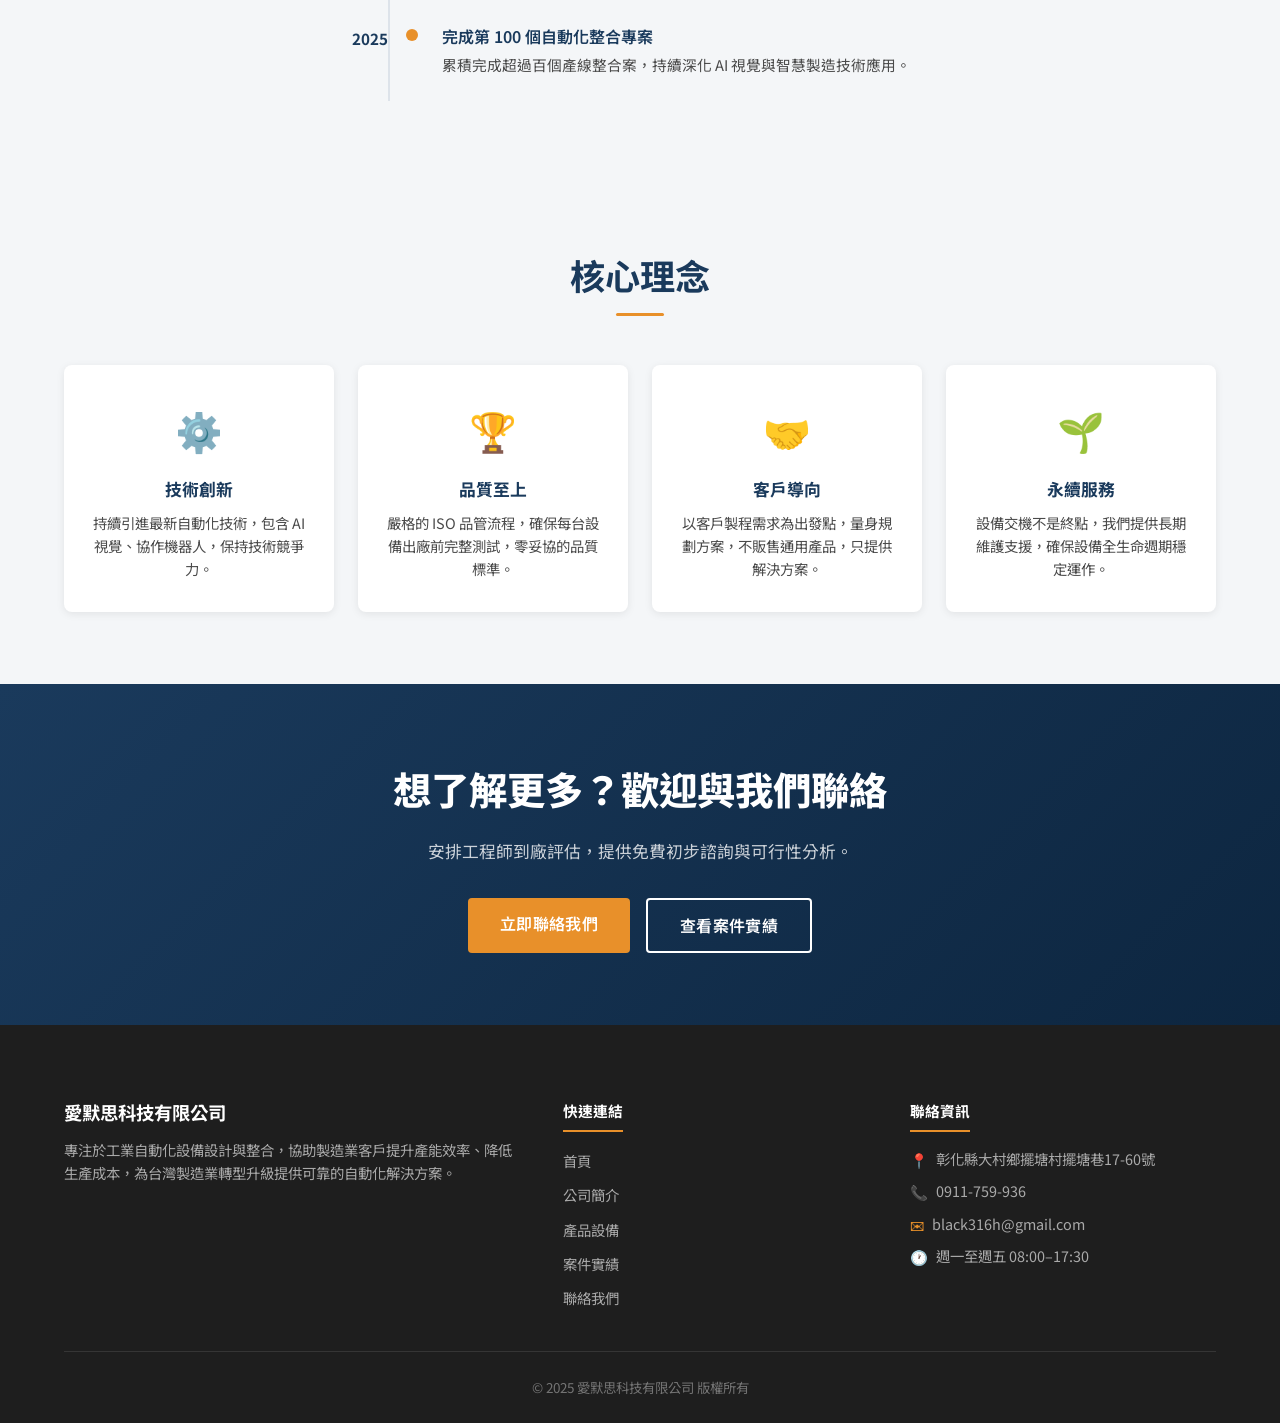
==== commit 28148561: "Update contact info: 彰化地址/電話/Email + 地圖" ====
--- a/about.html
+++ b/about.html
@@ -214,9 +214,9 @@
       <div class="footer-col">
         <h4>聯絡資訊</h4>
         <ul class="footer-contact-list">
-          <li><span>📍</span><span>台灣台中市工業區○○路○○號</span></li>
-          <li><span>📞</span><span>+886-4-XXXX-XXXX</span></li>
-          <li><span>✉</span><span>info@your-company.com.tw</span></li>
+          <li><span>📍</span><span>彰化縣大村鄉擺塘村擺塘巷17-60號</span></li>
+          <li><span>📞</span><span>0911-759-936</span></li>
+          <li><span>✉</span><span>black316h@gmail.com</span></li>
           <li><span>🕐</span><span>週一至週五 08:00–17:30</span></li>
         </ul>
       </div>
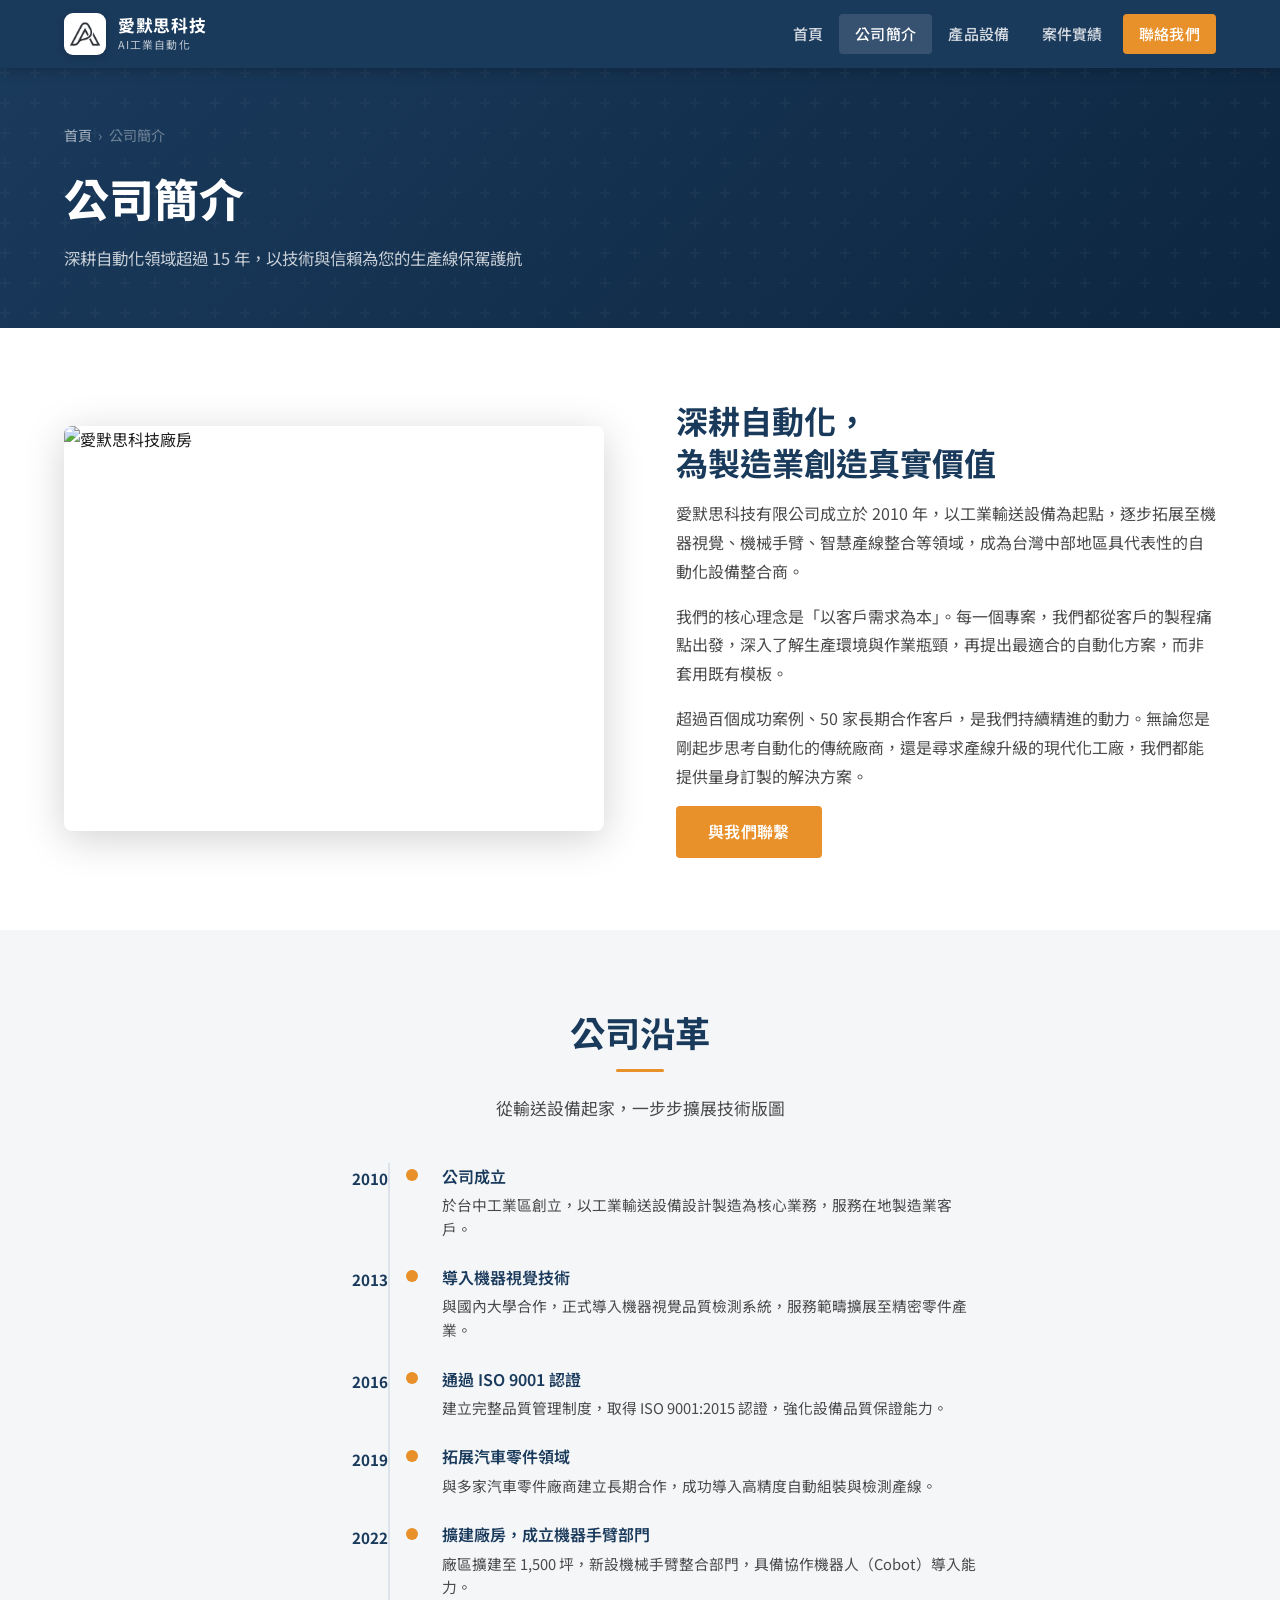
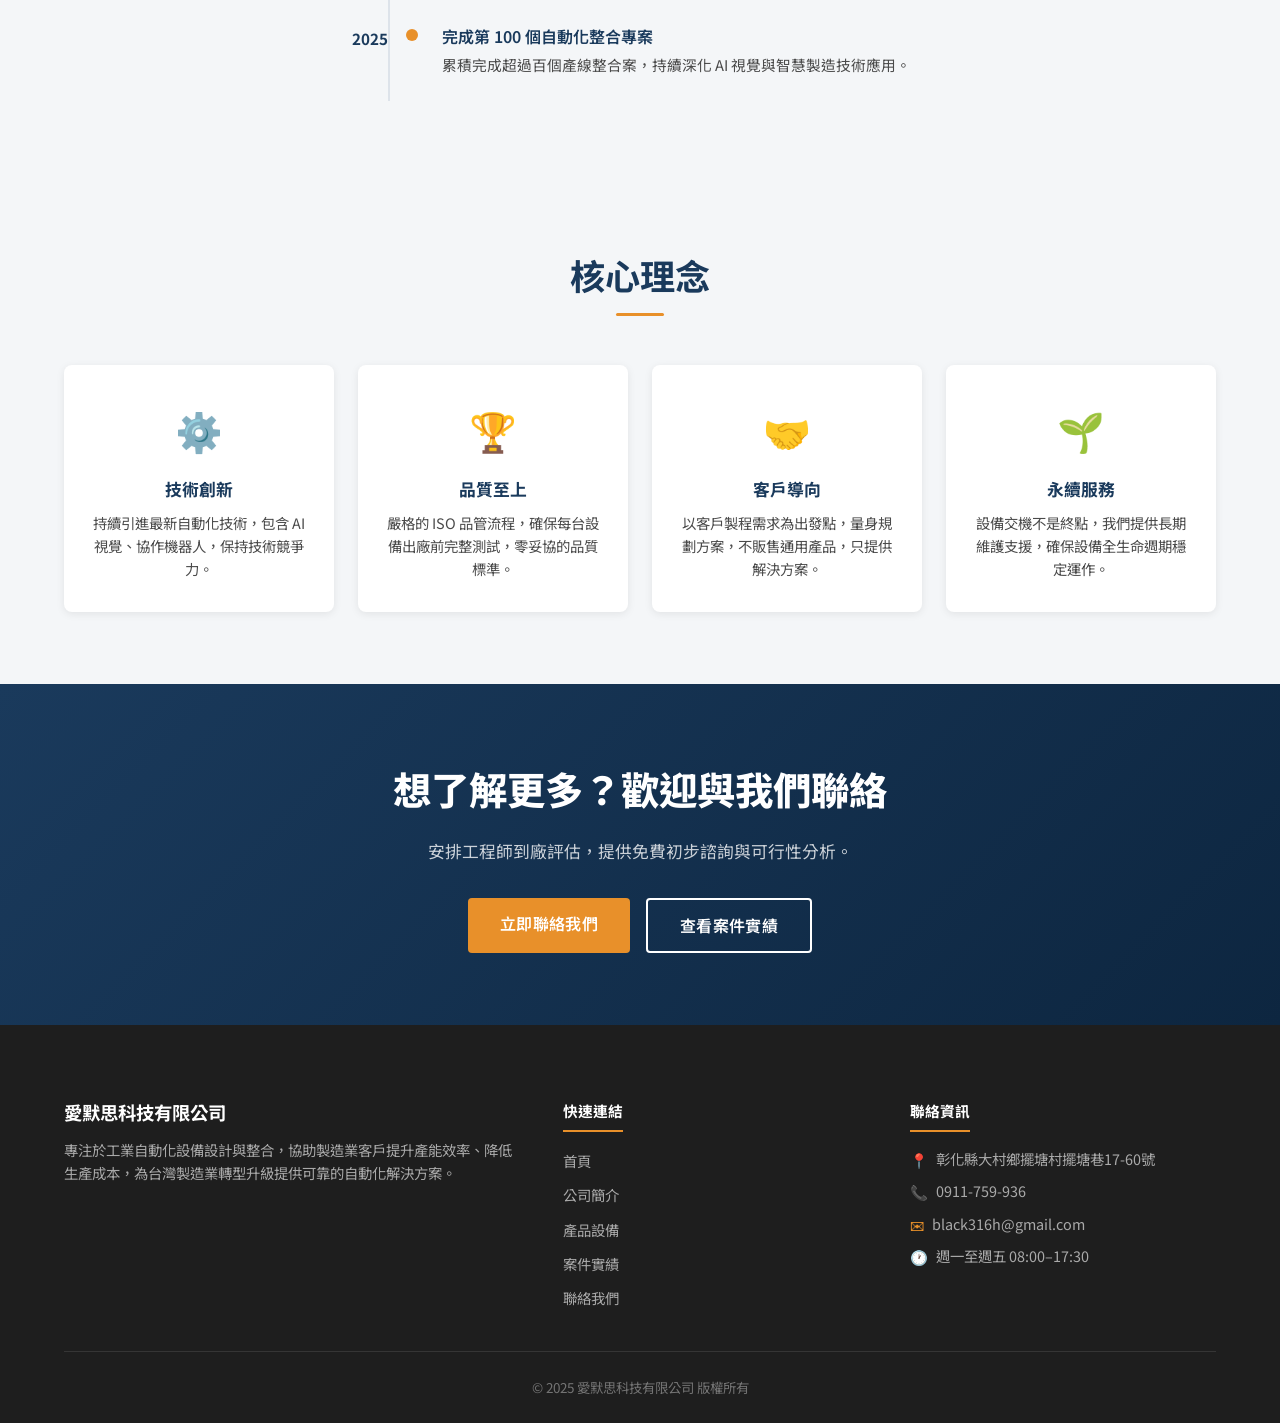
==== commit cdbddd0e: "Add company logo to header + favicon, tagline AI工業自動化" ====
--- a/about.html
+++ b/about.html
@@ -13,7 +13,9 @@
   <link rel="preconnect" href="https://fonts.googleapis.com">
   <link rel="preconnect" href="https://fonts.gstatic.com" crossorigin>
   <link href="https://fonts.googleapis.com/css2?family=Noto+Sans+TC:wght@400;500;600;700;800&display=swap" rel="stylesheet">
+  <link rel="icon" type="image/png" href="images/favicon.png">
   <link rel="stylesheet" href="css/style.css">
+  
 </head>
 <body>
 
@@ -22,15 +24,10 @@
   <div class="container">
     <div class="header-inner">
       <a href="index.html" class="site-logo">
-        <div class="site-logo-icon">
-          <svg viewBox="0 0 24 24" xmlns="http://www.w3.org/2000/svg">
-            <path d="M12 15a3 3 0 1 0 0-6 3 3 0 0 0 0 6z"/>
-            <path d="M19.4 15a1.65 1.65 0 0 0 .33 1.82l.06.06a2 2 0 0 1-2.83 2.83l-.06-.06a1.65 1.65 0 0 0-1.82-.33 1.65 1.65 0 0 0-1 1.51V21a2 2 0 0 1-4 0v-.09A1.65 1.65 0 0 0 9 19.4a1.65 1.65 0 0 0-1.82.33l-.06.06a2 2 0 0 1-2.83-2.83l.06-.06A1.65 1.65 0 0 0 4.68 15a1.65 1.65 0 0 0-1.51-1H3a2 2 0 0 1 0-4h.09A1.65 1.65 0 0 0 4.6 9a1.65 1.65 0 0 0-.33-1.82l-.06-.06a2 2 0 0 1 2.83-2.83l.06.06A1.65 1.65 0 0 0 9 4.68a1.65 1.65 0 0 0 1-1.51V3a2 2 0 0 1 4 0v.09a1.65 1.65 0 0 0 1 1.51 1.65 1.65 0 0 0 1.82-.33l.06-.06a2 2 0 0 1 2.83 2.83l-.06.06A1.65 1.65 0 0 0 19.4 9a1.65 1.65 0 0 0 1.51 1H21a2 2 0 0 1 0 4h-.09a1.65 1.65 0 0 0-1.51 1z"/>
-          </svg>
-        </div>
+        <div class="site-logo-icon"><img src="images/logo-mark.png" alt="amos AI工業自動化 標誌"></div>
         <div class="site-logo-text">
           <span class="company-name">愛默思科技</span>
-          <span class="company-sub">Amos Technology</span>
+          <span class="company-sub">AI工業自動化</span>
         </div>
       </a>
       <nav class="site-nav" id="site-nav" role="navigation" aria-label="主選單">
--- a/css/style.css
+++ b/css/style.css
@@ -159,14 +159,17 @@
 }
 
 .site-logo-icon {
-  width: 40px; height: 40px;
-  background: var(--color-accent);
-  border-radius: 6px;
+  width: 42px; height: 42px;
+  background: #fff;
+  border-radius: 9px;
   display: flex; align-items: center; justify-content: center;
   flex-shrink: 0;
+  padding: 5px;
+  box-shadow: 0 2px 8px rgba(0,0,0,0.18);
 }
 
 .site-logo-icon svg { width: 22px; height: 22px; fill: #fff; }
+.site-logo-icon img { width: 100%; height: 100%; object-fit: contain; display: block; }
 
 .site-logo-text { color: #fff; }
 .site-logo-text .company-name {
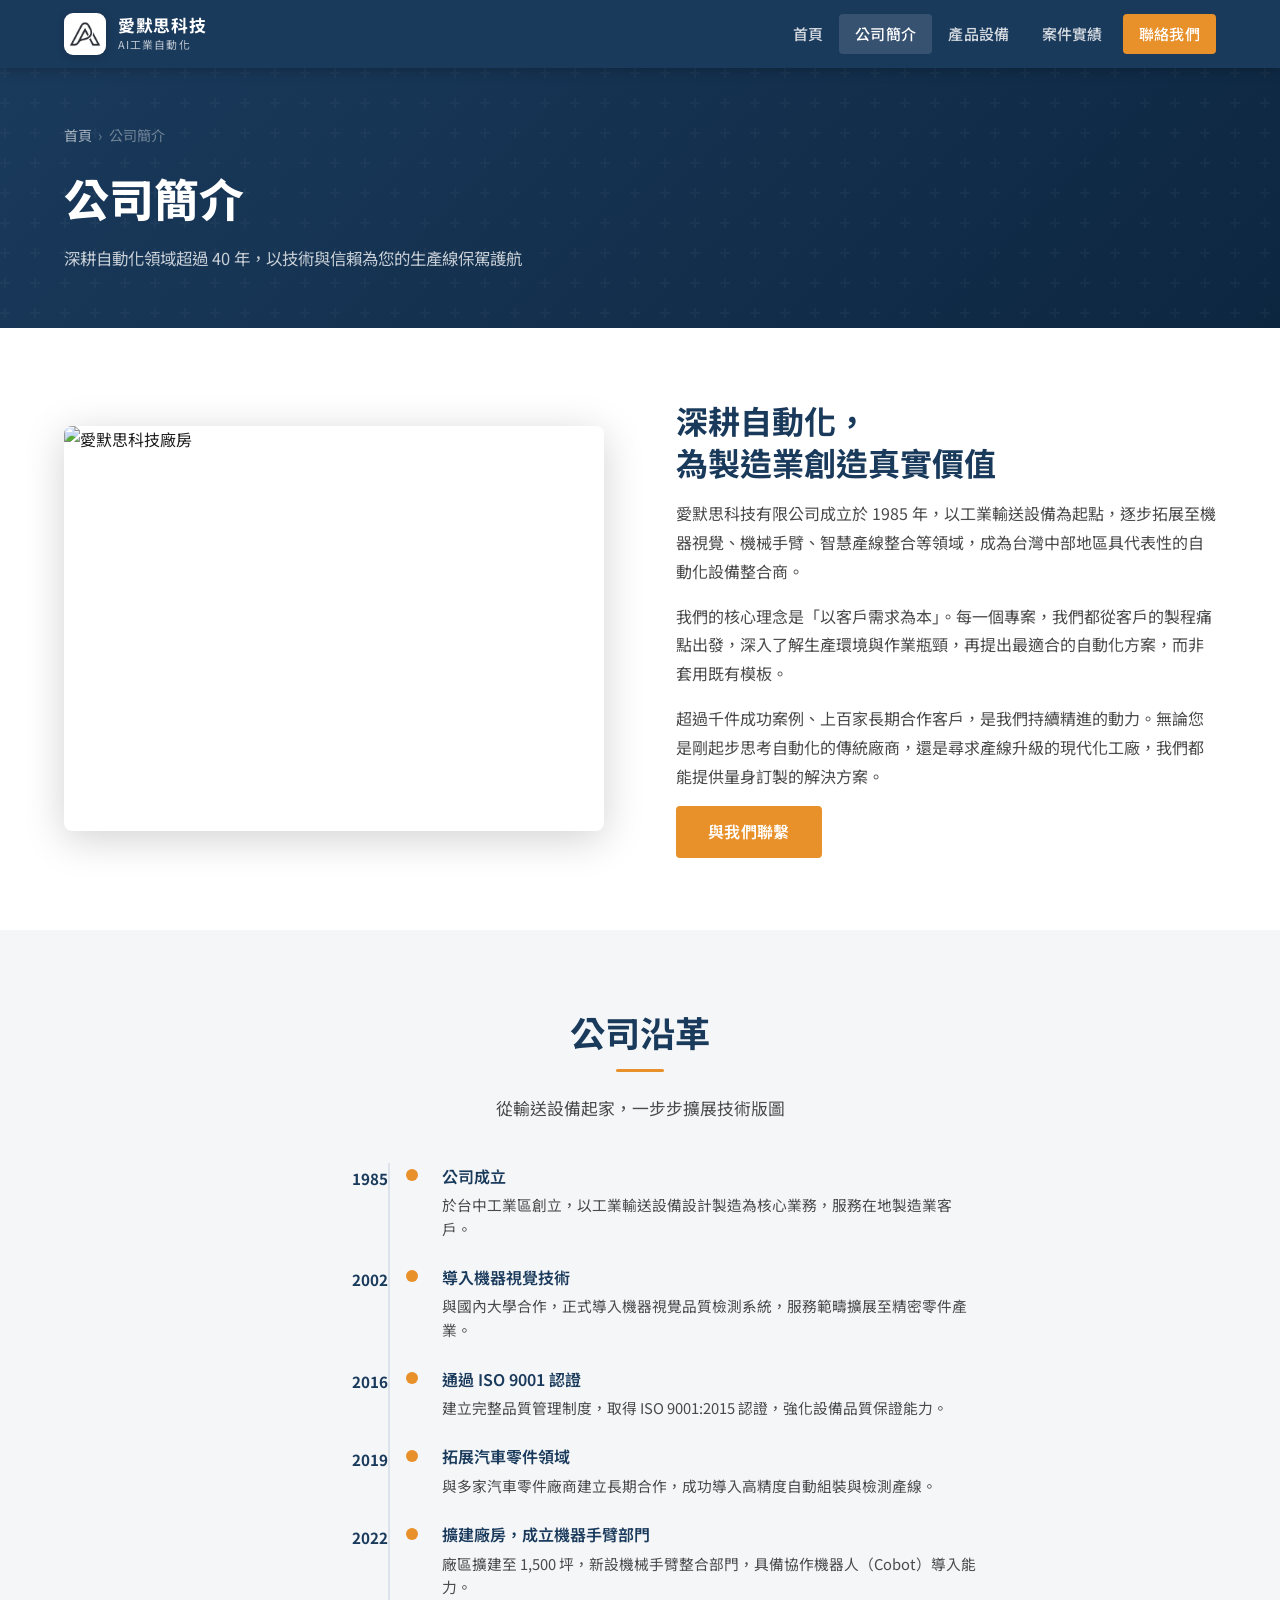
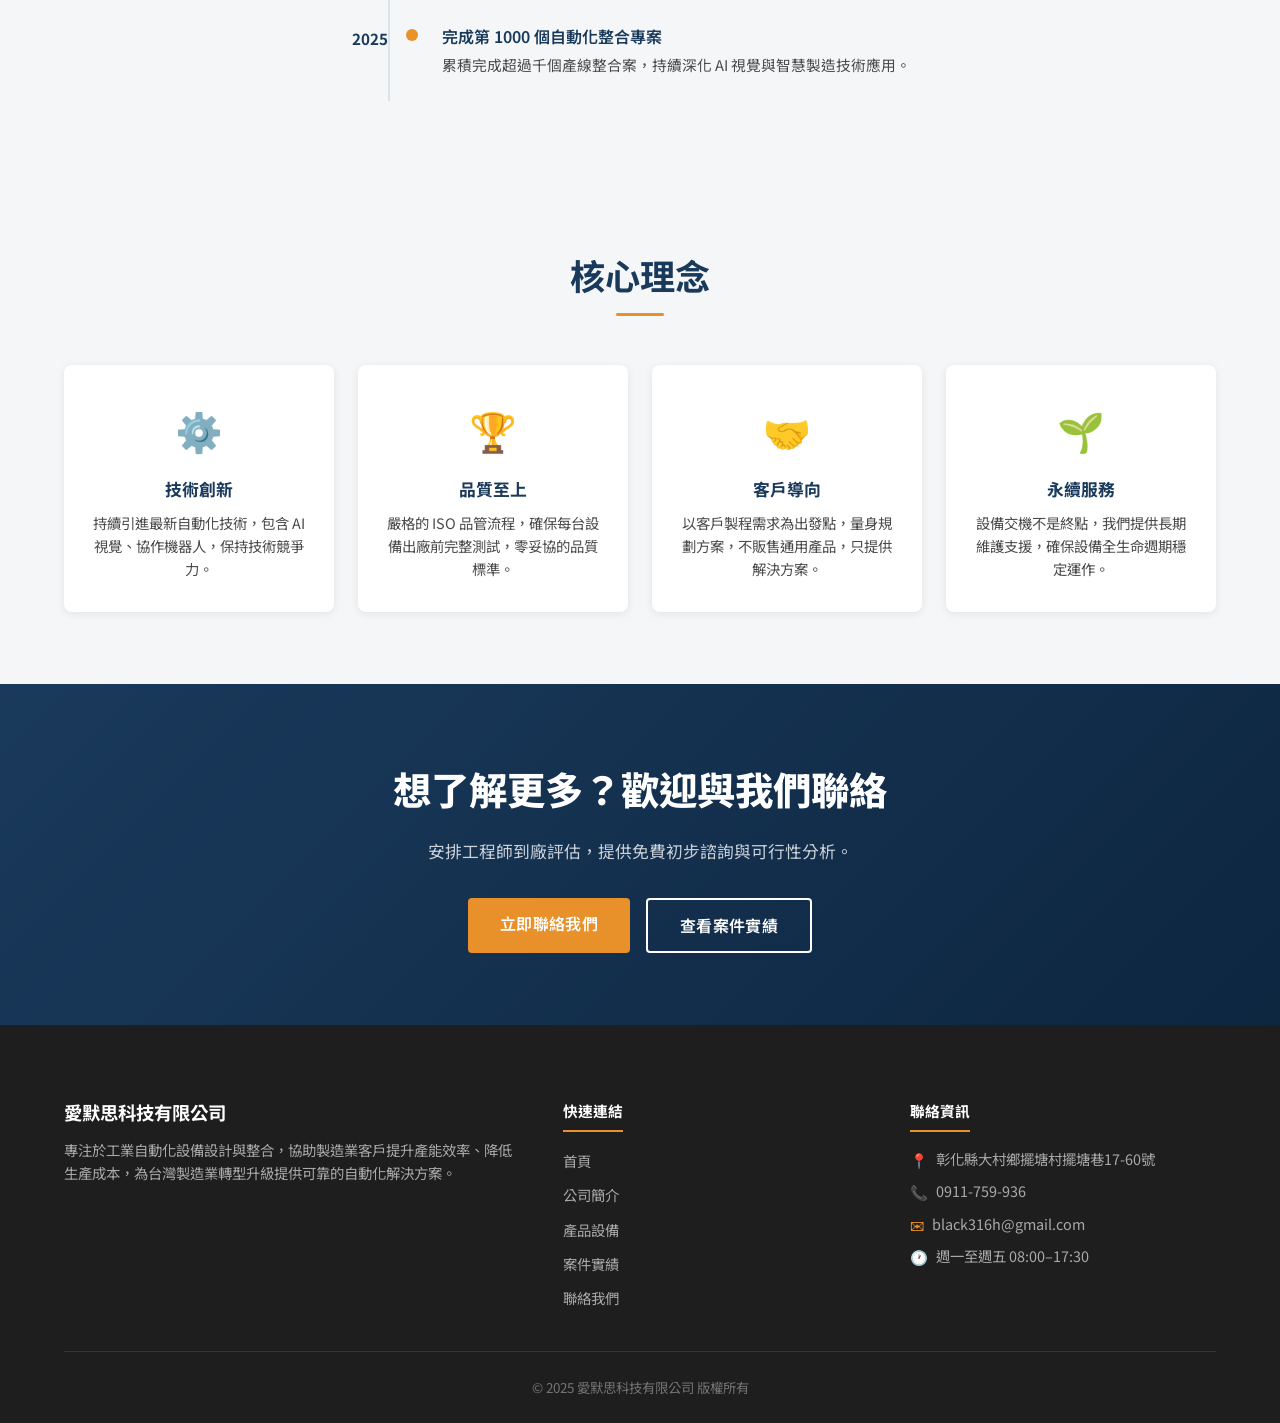
==== commit d4c81567: "Align experience to 40+ years, founding 1985, counts 1000+/100+" ====
--- a/about.html
+++ b/about.html
@@ -4,7 +4,7 @@
   <meta charset="UTF-8">
   <meta name="viewport" content="width=device-width, initial-scale=1.0">
   <title>公司簡介 | 愛默思科技</title>
-  <meta name="description" content="愛默思科技成立超過 15 年，專注工業自動化設備設計整合，以技術創新與品質至上為核心理念，服務台灣各產業製造商。">
+  <meta name="description" content="愛默思科技成立超過 40 年，專注工業自動化設備設計整合，以技術創新與品質至上為核心理念，服務台灣各產業製造商。">
   <meta property="og:title" content="公司簡介 | 愛默思科技">
   <meta property="og:description" content="了解愛默思科技的公司沿革、核心理念與技術優勢。">
   <meta property="og:type" content="website">
@@ -59,7 +59,7 @@
         </nav>
         <h1>公司簡介</h1>
         <!-- TODO: 替換為業主標語 -->
-        <p>深耕自動化領域超過 15 年，以技術與信賴為您的生產線保駕護航</p>
+        <p>深耕自動化領域超過 40 年，以技術與信賴為您的生產線保駕護航</p>
       </div>
     </div>
   </section>
@@ -75,9 +75,9 @@
         <div class="about-intro-text">
           <!-- TODO: 替換為業主提供的公司簡介文字 -->
           <h2>深耕自動化，<br>為製造業創造真實價值</h2>
-          <p>愛默思科技有限公司成立於 2010 年，以工業輸送設備為起點，逐步拓展至機器視覺、機械手臂、智慧產線整合等領域，成為台灣中部地區具代表性的自動化設備整合商。</p>
+          <p>愛默思科技有限公司成立於 1985 年，以工業輸送設備為起點，逐步拓展至機器視覺、機械手臂、智慧產線整合等領域，成為台灣中部地區具代表性的自動化設備整合商。</p>
           <p>我們的核心理念是「以客戶需求為本」。每一個專案，我們都從客戶的製程痛點出發，深入了解生產環境與作業瓶頸，再提出最適合的自動化方案，而非套用既有模板。</p>
-          <p>超過百個成功案例、50 家長期合作客戶，是我們持續精進的動力。無論您是剛起步思考自動化的傳統廠商，還是尋求產線升級的現代化工廠，我們都能提供量身訂製的解決方案。</p>
+          <p>超過千件成功案例、上百家長期合作客戶，是我們持續精進的動力。無論您是剛起步思考自動化的傳統廠商，還是尋求產線升級的現代化工廠，我們都能提供量身訂製的解決方案。</p>
           <a href="contact.html" class="btn btn-primary">與我們聯繫</a>
         </div>
       </div>
@@ -94,7 +94,7 @@
       </div>
       <div class="timeline">
         <div class="timeline-item">
-          <div class="timeline-year">2010</div>
+          <div class="timeline-year">1985</div>
           <div class="timeline-dot"></div>
           <div class="timeline-text">
             <h3>公司成立</h3>
@@ -102,7 +102,7 @@
           </div>
         </div>
         <div class="timeline-item">
-          <div class="timeline-year">2013</div>
+          <div class="timeline-year">2002</div>
           <div class="timeline-dot"></div>
           <div class="timeline-text">
             <h3>導入機器視覺技術</h3>
@@ -137,8 +137,8 @@
           <div class="timeline-year">2025</div>
           <div class="timeline-dot"></div>
           <div class="timeline-text">
-            <h3>完成第 100 個自動化整合專案</h3>
-            <p>累積完成超過百個產線整合案，持續深化 AI 視覺與智慧製造技術應用。</p>
+            <h3>完成第 1000 個自動化整合專案</h3>
+            <p>累積完成超過千個產線整合案，持續深化 AI 視覺與智慧製造技術應用。</p>
           </div>
         </div>
       </div>
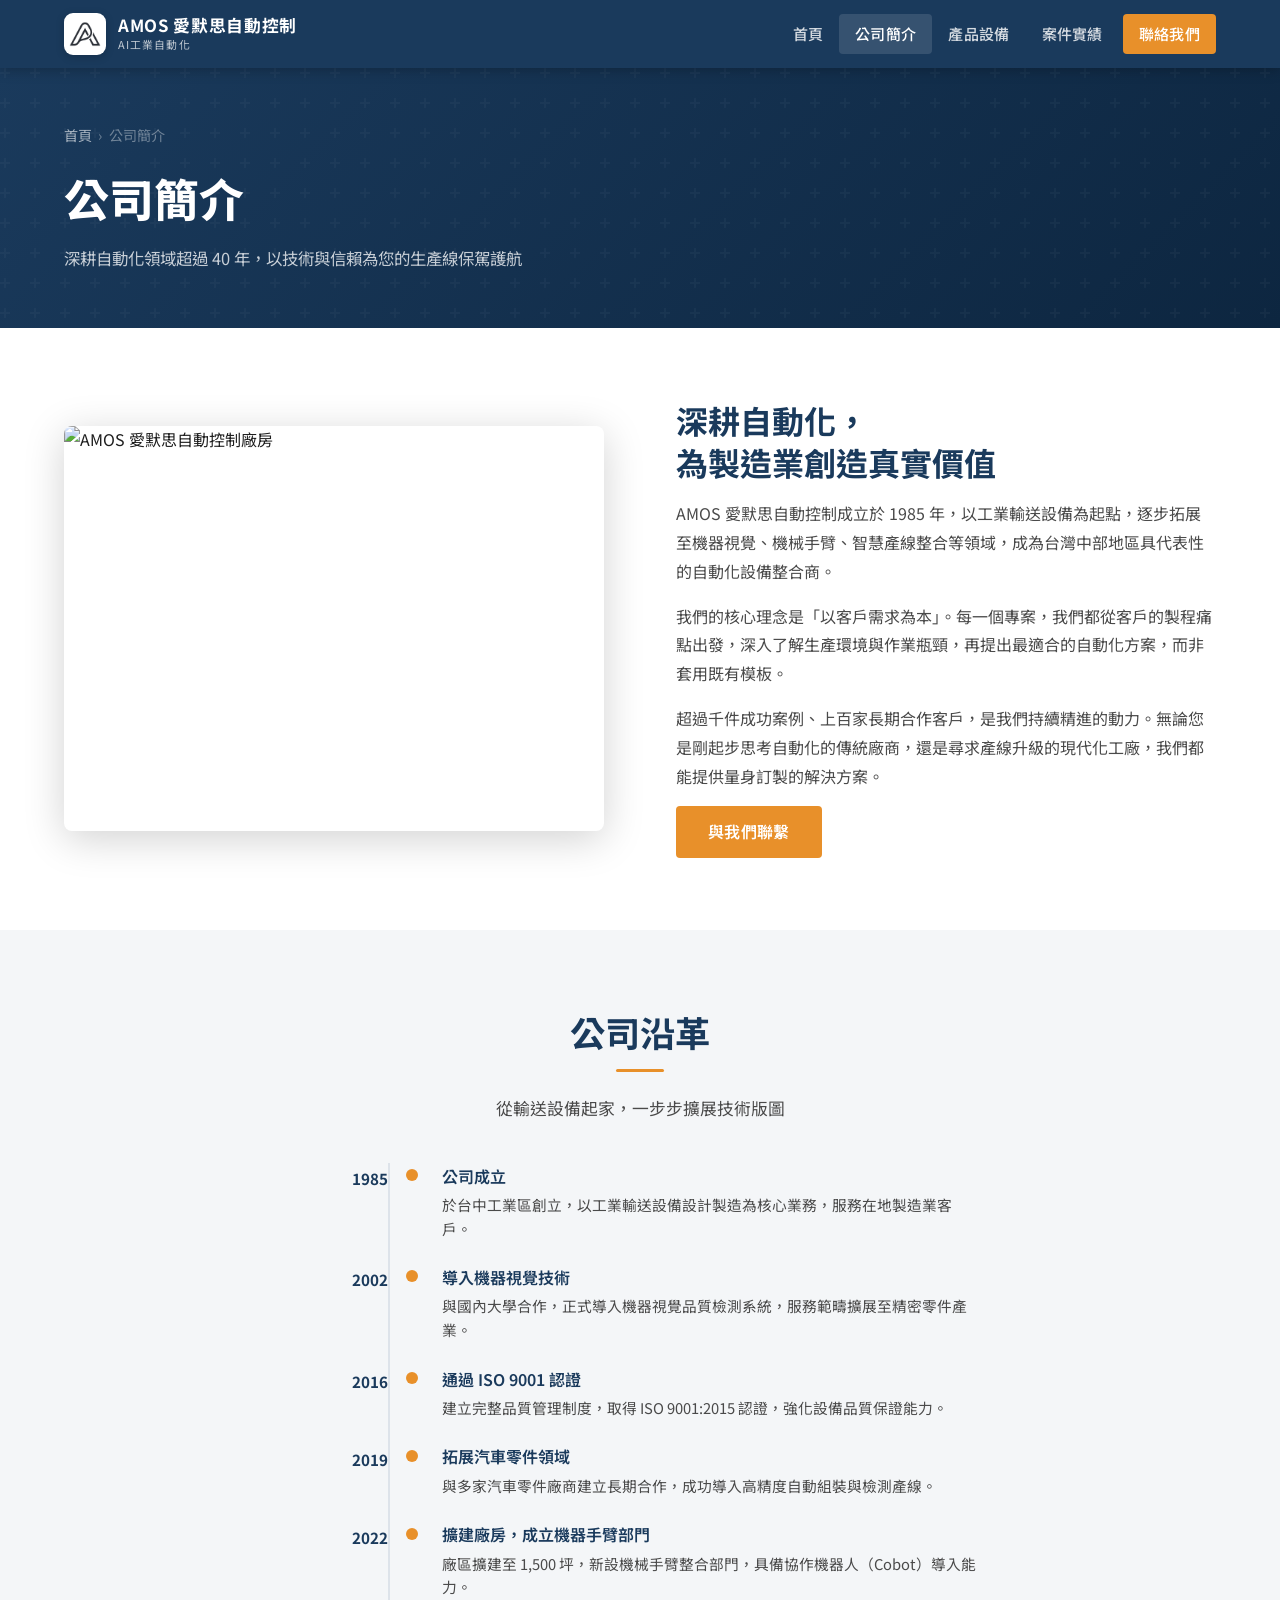
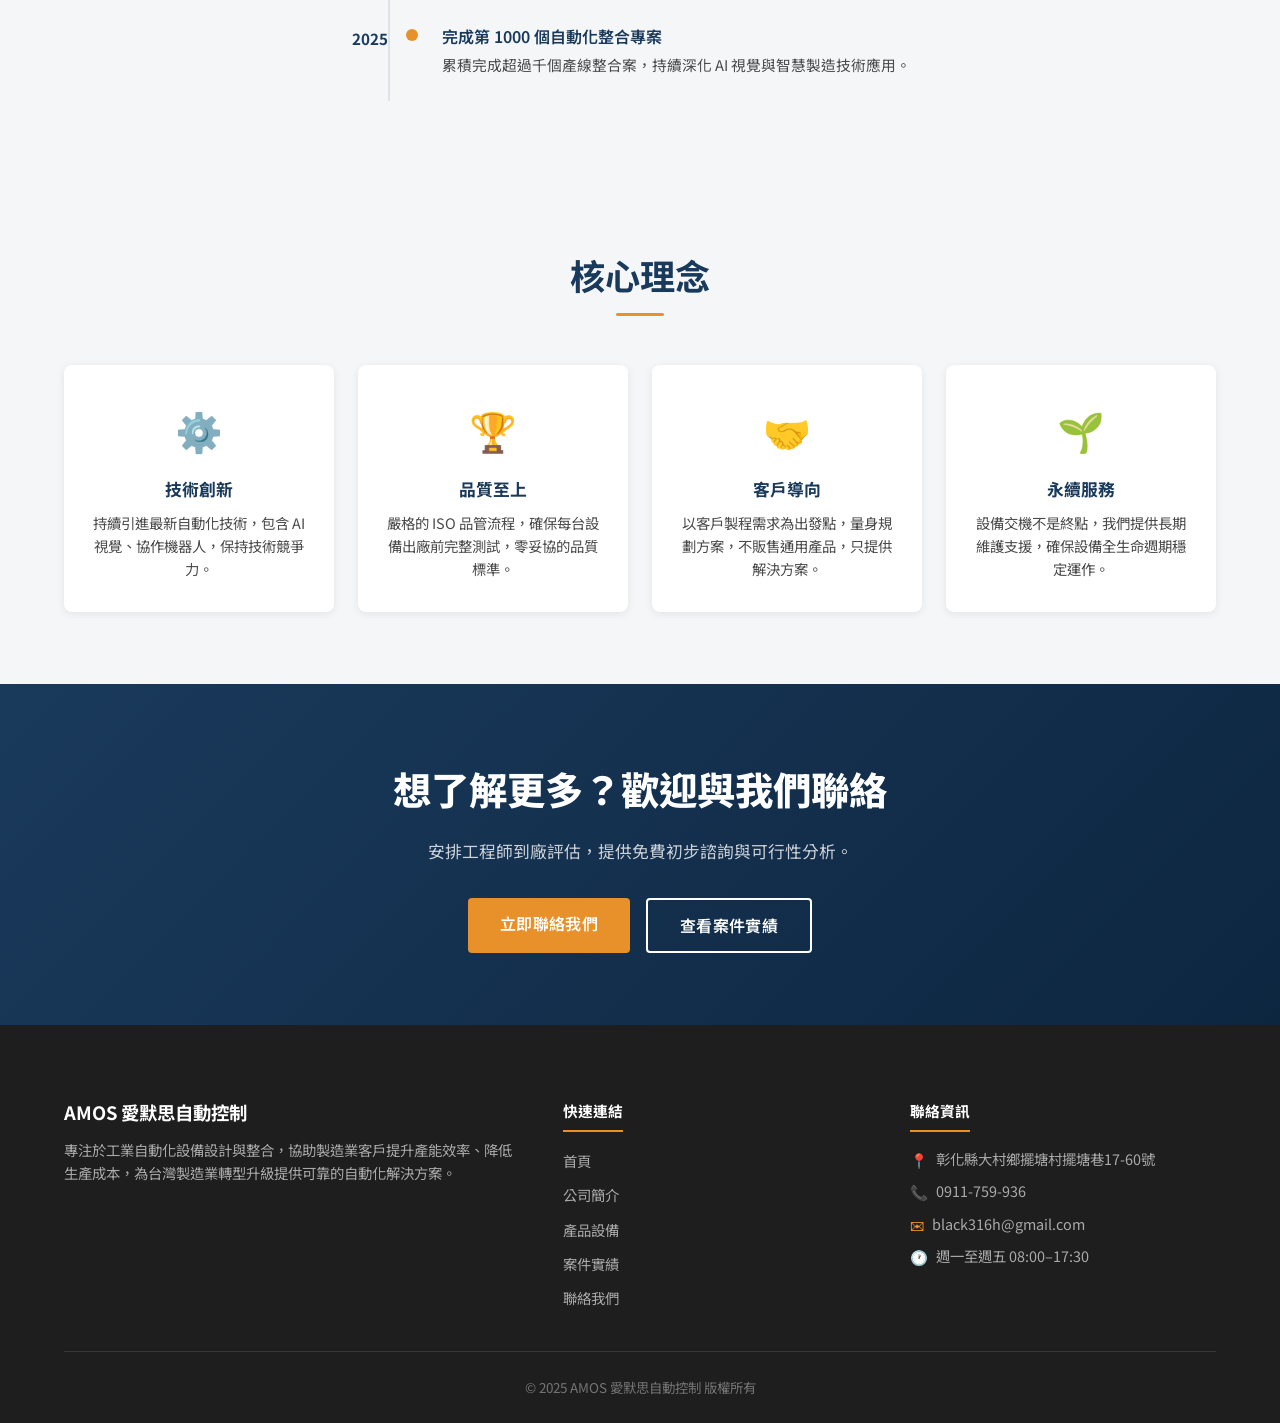
==== commit 4787feac: "Rebrand to AMOS 愛默思自動控制 with PLC-focused SEO title" ====
--- a/about.html
+++ b/about.html
@@ -3,10 +3,10 @@
 <head>
   <meta charset="UTF-8">
   <meta name="viewport" content="width=device-width, initial-scale=1.0">
-  <title>公司簡介 | 愛默思科技</title>
-  <meta name="description" content="愛默思科技成立超過 40 年，專注工業自動化設備設計整合，以技術創新與品質至上為核心理念，服務台灣各產業製造商。">
-  <meta property="og:title" content="公司簡介 | 愛默思科技">
-  <meta property="og:description" content="了解愛默思科技的公司沿革、核心理念與技術優勢。">
+  <title>公司簡介 | AMOS 愛默思自動控制</title>
+  <meta name="description" content="AMOS 愛默思自動控制成立超過 40 年，專注工業自動化設備設計整合，以技術創新與品質至上為核心理念，服務台灣各產業製造商。">
+  <meta property="og:title" content="公司簡介 | AMOS 愛默思自動控制">
+  <meta property="og:description" content="了解AMOS 愛默思自動控制的公司沿革、核心理念與技術優勢。">
   <meta property="og:type" content="website">
   <meta property="og:url" content="https://amos-design.com/about.html">
   <meta property="og:image" content="https://amos-design.com/images/og-image.jpg">
@@ -26,7 +26,7 @@
       <a href="index.html" class="site-logo">
         <div class="site-logo-icon"><img src="images/logo-mark.png" alt="amos AI工業自動化 標誌"></div>
         <div class="site-logo-text">
-          <span class="company-name">愛默思科技</span>
+          <span class="company-name">AMOS 愛默思自動控制</span>
           <span class="company-sub">AI工業自動化</span>
         </div>
       </a>
@@ -70,12 +70,12 @@
       <div class="about-intro">
         <div class="about-intro-img">
           <!-- TODO: 替換為公司廠房或團隊照片 images/about-factory.jpg -->
-          <img src="https://picsum.photos/seed/factory-about/800/600" alt="愛默思科技廠房" loading="lazy">
+          <img src="https://picsum.photos/seed/factory-about/800/600" alt="AMOS 愛默思自動控制廠房" loading="lazy">
         </div>
         <div class="about-intro-text">
           <!-- TODO: 替換為業主提供的公司簡介文字 -->
           <h2>深耕自動化，<br>為製造業創造真實價值</h2>
-          <p>愛默思科技有限公司成立於 1985 年，以工業輸送設備為起點，逐步拓展至機器視覺、機械手臂、智慧產線整合等領域，成為台灣中部地區具代表性的自動化設備整合商。</p>
+          <p>AMOS 愛默思自動控制成立於 1985 年，以工業輸送設備為起點，逐步拓展至機器視覺、機械手臂、智慧產線整合等領域，成為台灣中部地區具代表性的自動化設備整合商。</p>
           <p>我們的核心理念是「以客戶需求為本」。每一個專案，我們都從客戶的製程痛點出發，深入了解生產環境與作業瓶頸，再提出最適合的自動化方案，而非套用既有模板。</p>
           <p>超過千件成功案例、上百家長期合作客戶，是我們持續精進的動力。無論您是剛起步思考自動化的傳統廠商，還是尋求產線升級的現代化工廠，我們都能提供量身訂製的解決方案。</p>
           <a href="contact.html" class="btn btn-primary">與我們聯繫</a>
@@ -195,7 +195,7 @@
   <div class="container">
     <div class="footer-grid">
       <div class="footer-brand">
-        <div class="company-name">愛默思科技有限公司</div>
+        <div class="company-name">AMOS 愛默思自動控制</div>
         <p>專注於工業自動化設備設計與整合，協助製造業客戶提升產能效率、降低生產成本，為台灣製造業轉型升級提供可靠的自動化解決方案。</p>
       </div>
       <div class="footer-col">
@@ -219,12 +219,13 @@
       </div>
     </div>
     <div class="footer-bottom">
-      <p>&copy; 2025 愛默思科技有限公司 版權所有</p>
+      <p>&copy; 2025 AMOS 愛默思自動控制 版權所有</p>
     </div>
   </div>
 </footer>
 <!-- ===== /頁尾 ===== -->
 
 <script src="js/main.js"></script>
+<!-- Cloudflare Web Analytics --><script defer src='https://static.cloudflareinsights.com/beacon.min.js' data-cf-beacon='{"token": "46d110fa4f3a4c4884467b8abd5f4556"}'></script><!-- End Cloudflare Web Analytics -->
 </body>
 </html>
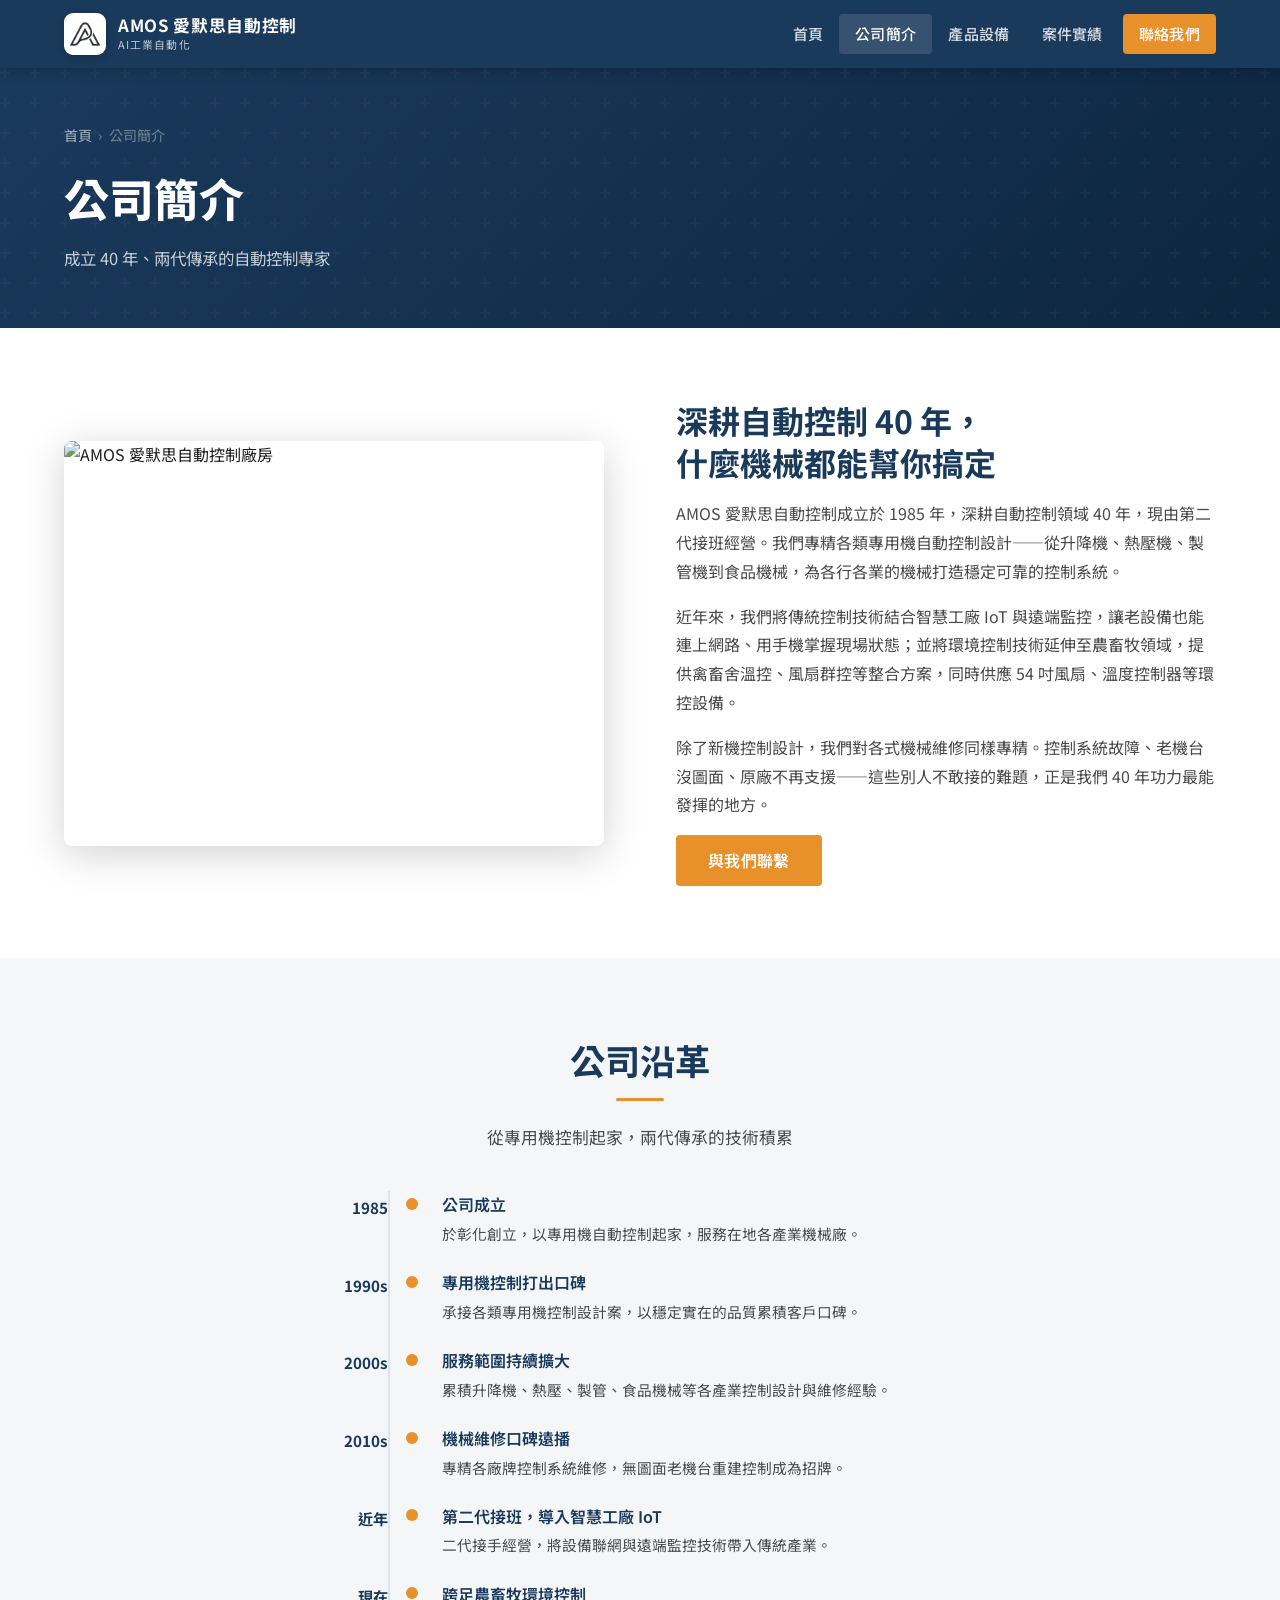
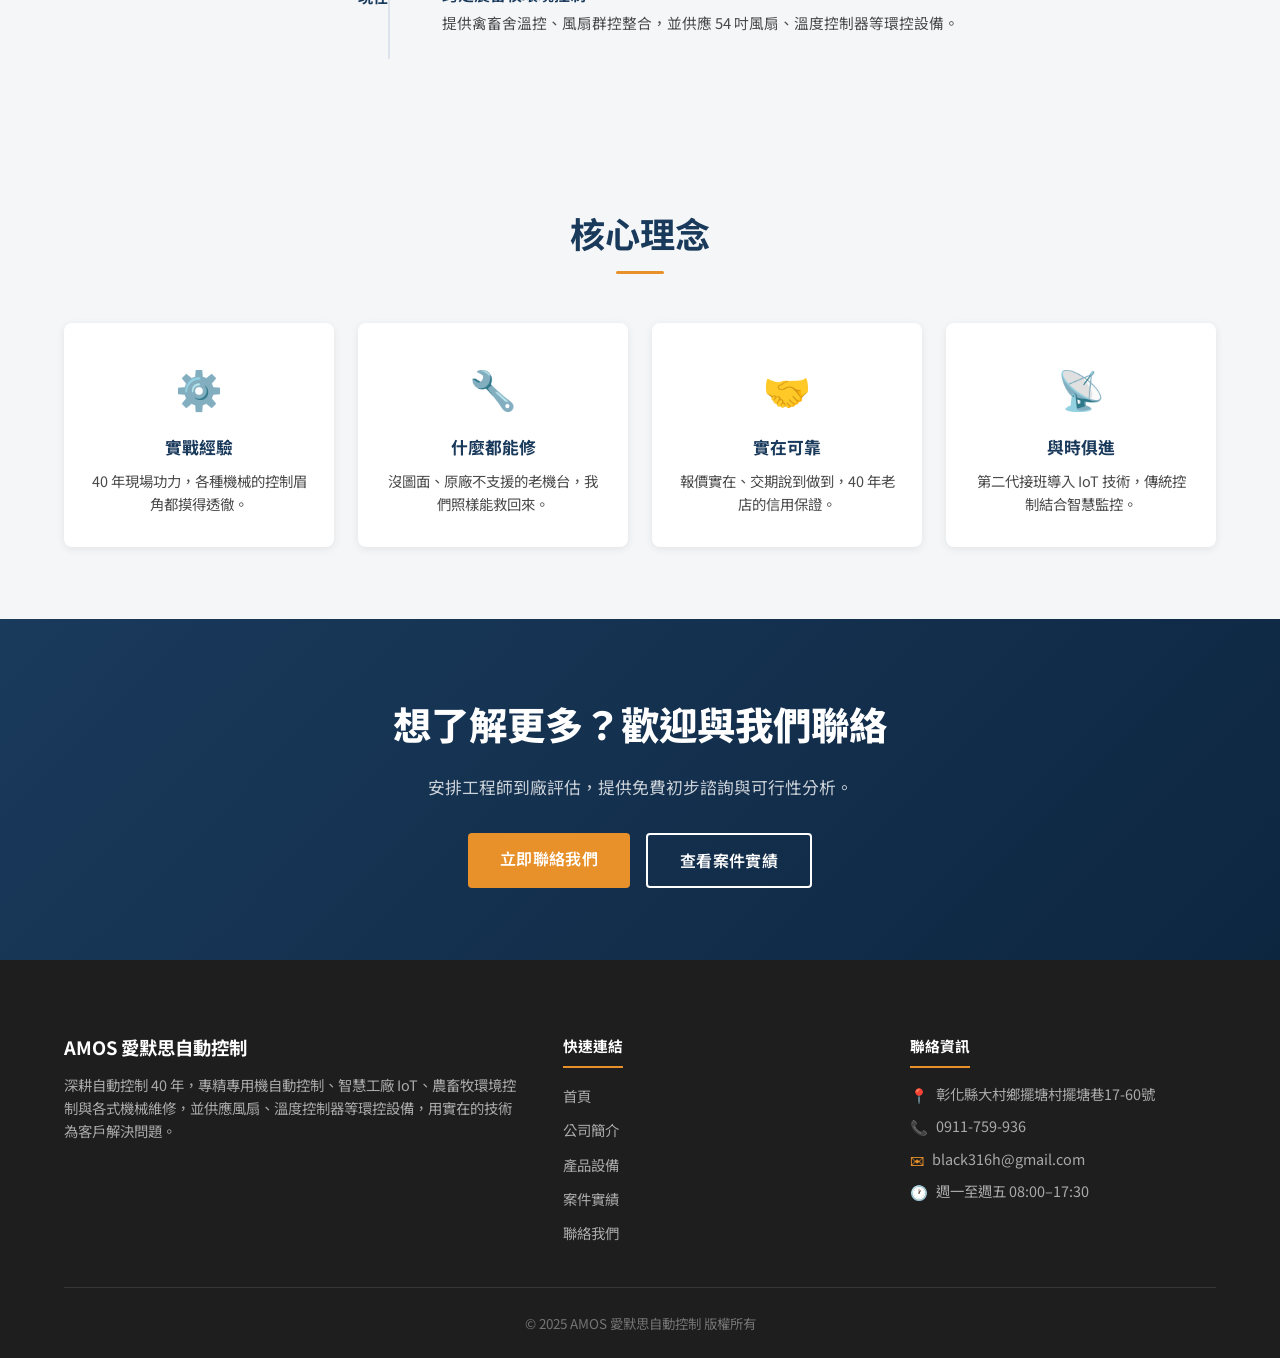
==== commit 5a4cd5ce: "Rewrite site content to real business: 專用機控制/IoT/農畜牧環控/機械維修" ====
--- a/about.html
+++ b/about.html
@@ -4,7 +4,7 @@
   <meta charset="UTF-8">
   <meta name="viewport" content="width=device-width, initial-scale=1.0">
   <title>公司簡介 | AMOS 愛默思自動控制</title>
-  <meta name="description" content="AMOS 愛默思自動控制成立超過 40 年，專注工業自動化設備設計整合，以技術創新與品質至上為核心理念，服務台灣各產業製造商。">
+  <meta name="description" content="AMOS 愛默思自動控制成立 40 年，兩代傳承的自動控制專家。專精專用機控制、智慧工廠 IoT、農畜牧環控與各式機械維修。">
   <meta property="og:title" content="公司簡介 | AMOS 愛默思自動控制">
   <meta property="og:description" content="了解AMOS 愛默思自動控制的公司沿革、核心理念與技術優勢。">
   <meta property="og:type" content="website">
@@ -59,7 +59,7 @@
         </nav>
         <h1>公司簡介</h1>
         <!-- TODO: 替換為業主標語 -->
-        <p>深耕自動化領域超過 40 年，以技術與信賴為您的生產線保駕護航</p>
+        <p>成立 40 年、兩代傳承的自動控制專家</p>
       </div>
     </div>
   </section>
@@ -74,10 +74,10 @@
         </div>
         <div class="about-intro-text">
           <!-- TODO: 替換為業主提供的公司簡介文字 -->
-          <h2>深耕自動化，<br>為製造業創造真實價值</h2>
-          <p>AMOS 愛默思自動控制成立於 1985 年，以工業輸送設備為起點，逐步拓展至機器視覺、機械手臂、智慧產線整合等領域，成為台灣中部地區具代表性的自動化設備整合商。</p>
-          <p>我們的核心理念是「以客戶需求為本」。每一個專案，我們都從客戶的製程痛點出發，深入了解生產環境與作業瓶頸，再提出最適合的自動化方案，而非套用既有模板。</p>
-          <p>超過千件成功案例、上百家長期合作客戶，是我們持續精進的動力。無論您是剛起步思考自動化的傳統廠商，還是尋求產線升級的現代化工廠，我們都能提供量身訂製的解決方案。</p>
+          <h2>深耕自動控制 40 年，<br>什麼機械都能幫你搞定</h2>
+          <p>AMOS 愛默思自動控制成立於 1985 年，深耕自動控制領域 40 年，現由第二代接班經營。我們專精各類專用機自動控制設計——從升降機、熱壓機、製管機到食品機械，為各行各業的機械打造穩定可靠的控制系統。</p>
+          <p>近年來，我們將傳統控制技術結合智慧工廠 IoT 與遠端監控，讓老設備也能連上網路、用手機掌握現場狀態；並將環境控制技術延伸至農畜牧領域，提供禽畜舍溫控、風扇群控等整合方案，同時供應 54 吋風扇、溫度控制器等環控設備。</p>
+          <p>除了新機控制設計，我們對各式機械維修同樣專精。控制系統故障、老機台沒圖面、原廠不再支援——這些別人不敢接的難題，正是我們 40 年功力最能發揮的地方。</p>
           <a href="contact.html" class="btn btn-primary">與我們聯繫</a>
         </div>
       </div>
@@ -90,7 +90,7 @@
       <div class="section-header">
         <h2>公司沿革</h2>
         <!-- TODO: 依實際歷史替換 -->
-        <p>從輸送設備起家，一步步擴展技術版圖</p>
+        <p>從專用機控制起家，兩代傳承的技術積累</p>
       </div>
       <div class="timeline">
         <div class="timeline-item">
@@ -98,47 +98,47 @@
           <div class="timeline-dot"></div>
           <div class="timeline-text">
             <h3>公司成立</h3>
-            <p>於台中工業區創立，以工業輸送設備設計製造為核心業務，服務在地製造業客戶。</p>
-          </div>
-        </div>
-        <div class="timeline-item">
-          <div class="timeline-year">2002</div>
-          <div class="timeline-dot"></div>
-          <div class="timeline-text">
-            <h3>導入機器視覺技術</h3>
-            <p>與國內大學合作，正式導入機器視覺品質檢測系統，服務範疇擴展至精密零件產業。</p>
-          </div>
-        </div>
-        <div class="timeline-item">
-          <div class="timeline-year">2016</div>
-          <div class="timeline-dot"></div>
-          <div class="timeline-text">
-            <h3>通過 ISO 9001 認證</h3>
-            <p>建立完整品質管理制度，取得 ISO 9001:2015 認證，強化設備品質保證能力。</p>
-          </div>
-        </div>
-        <div class="timeline-item">
-          <div class="timeline-year">2019</div>
-          <div class="timeline-dot"></div>
-          <div class="timeline-text">
-            <h3>拓展汽車零件領域</h3>
-            <p>與多家汽車零件廠商建立長期合作，成功導入高精度自動組裝與檢測產線。</p>
-          </div>
-        </div>
-        <div class="timeline-item">
-          <div class="timeline-year">2022</div>
-          <div class="timeline-dot"></div>
-          <div class="timeline-text">
-            <h3>擴建廠房，成立機器手臂部門</h3>
-            <p>廠區擴建至 1,500 坪，新設機械手臂整合部門，具備協作機器人（Cobot）導入能力。</p>
-          </div>
-        </div>
-        <div class="timeline-item">
-          <div class="timeline-year">2025</div>
-          <div class="timeline-dot"></div>
-          <div class="timeline-text">
-            <h3>完成第 1000 個自動化整合專案</h3>
-            <p>累積完成超過千個產線整合案，持續深化 AI 視覺與智慧製造技術應用。</p>
+            <p>於彰化創立，以專用機自動控制起家，服務在地各產業機械廠。</p>
+          </div>
+        </div>
+        <div class="timeline-item">
+          <div class="timeline-year">1990s</div>
+          <div class="timeline-dot"></div>
+          <div class="timeline-text">
+            <h3>專用機控制打出口碑</h3>
+            <p>承接各類專用機控制設計案，以穩定實在的品質累積客戶口碑。</p>
+          </div>
+        </div>
+        <div class="timeline-item">
+          <div class="timeline-year">2000s</div>
+          <div class="timeline-dot"></div>
+          <div class="timeline-text">
+            <h3>服務範圍持續擴大</h3>
+            <p>累積升降機、熱壓、製管、食品機械等各產業控制設計與維修經驗。</p>
+          </div>
+        </div>
+        <div class="timeline-item">
+          <div class="timeline-year">2010s</div>
+          <div class="timeline-dot"></div>
+          <div class="timeline-text">
+            <h3>機械維修口碑遠播</h3>
+            <p>專精各廠牌控制系統維修，無圖面老機台重建控制成為招牌。</p>
+          </div>
+        </div>
+        <div class="timeline-item">
+          <div class="timeline-year">近年</div>
+          <div class="timeline-dot"></div>
+          <div class="timeline-text">
+            <h3>第二代接班，導入智慧工廠 IoT</h3>
+            <p>二代接手經營，將設備聯網與遠端監控技術帶入傳統產業。</p>
+          </div>
+        </div>
+        <div class="timeline-item">
+          <div class="timeline-year">現在</div>
+          <div class="timeline-dot"></div>
+          <div class="timeline-text">
+            <h3>跨足農畜牧環境控制</h3>
+            <p>提供禽畜舍溫控、風扇群控整合，並供應 54 吋風扇、溫度控制器等環控設備。</p>
           </div>
         </div>
       </div>
@@ -154,23 +154,23 @@
       <div class="values-grid">
         <div class="value-item">
           <div class="value-icon">⚙️</div>
-          <h3>技術創新</h3>
-          <p>持續引進最新自動化技術，包含 AI 視覺、協作機器人，保持技術競爭力。</p>
-        </div>
-        <div class="value-item">
-          <div class="value-icon">🏆</div>
-          <h3>品質至上</h3>
-          <p>嚴格的 ISO 品管流程，確保每台設備出廠前完整測試，零妥協的品質標準。</p>
+          <h3>實戰經驗</h3>
+          <p>40 年現場功力，各種機械的控制眉角都摸得透徹。</p>
+        </div>
+        <div class="value-item">
+          <div class="value-icon">🔧</div>
+          <h3>什麼都能修</h3>
+          <p>沒圖面、原廠不支援的老機台，我們照樣能救回來。</p>
         </div>
         <div class="value-item">
           <div class="value-icon">🤝</div>
-          <h3>客戶導向</h3>
-          <p>以客戶製程需求為出發點，量身規劃方案，不販售通用產品，只提供解決方案。</p>
-        </div>
-        <div class="value-item">
-          <div class="value-icon">🌱</div>
-          <h3>永續服務</h3>
-          <p>設備交機不是終點，我們提供長期維護支援，確保設備全生命週期穩定運作。</p>
+          <h3>實在可靠</h3>
+          <p>報價實在、交期說到做到，40 年老店的信用保證。</p>
+        </div>
+        <div class="value-item">
+          <div class="value-icon">📡</div>
+          <h3>與時俱進</h3>
+          <p>第二代接班導入 IoT 技術，傳統控制結合智慧監控。</p>
         </div>
       </div>
     </div>
@@ -196,7 +196,7 @@
     <div class="footer-grid">
       <div class="footer-brand">
         <div class="company-name">AMOS 愛默思自動控制</div>
-        <p>專注於工業自動化設備設計與整合，協助製造業客戶提升產能效率、降低生產成本，為台灣製造業轉型升級提供可靠的自動化解決方案。</p>
+        <p>深耕自動控制 40 年，專精專用機自動控制、智慧工廠 IoT、農畜牧環境控制與各式機械維修，並供應風扇、溫度控制器等環控設備，用實在的技術為客戶解決問題。</p>
       </div>
       <div class="footer-col">
         <h4>快速連結</h4>
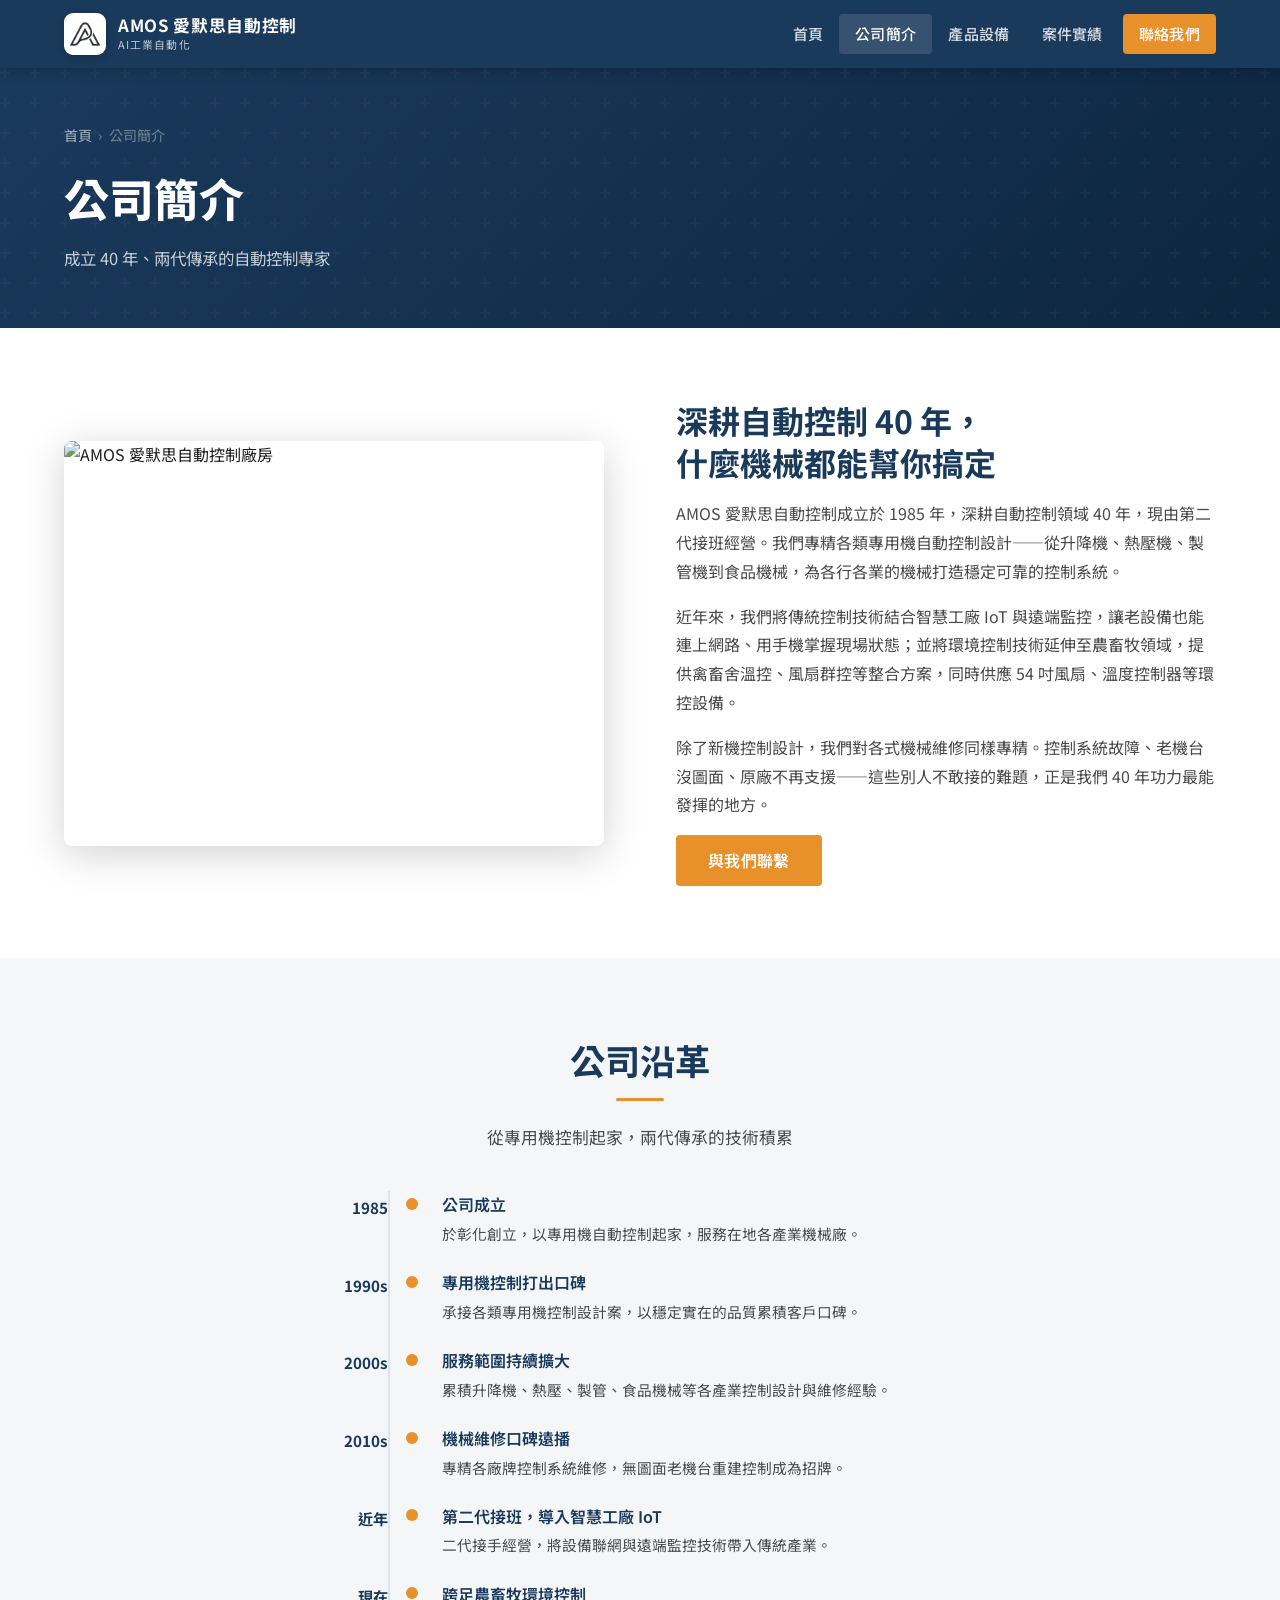
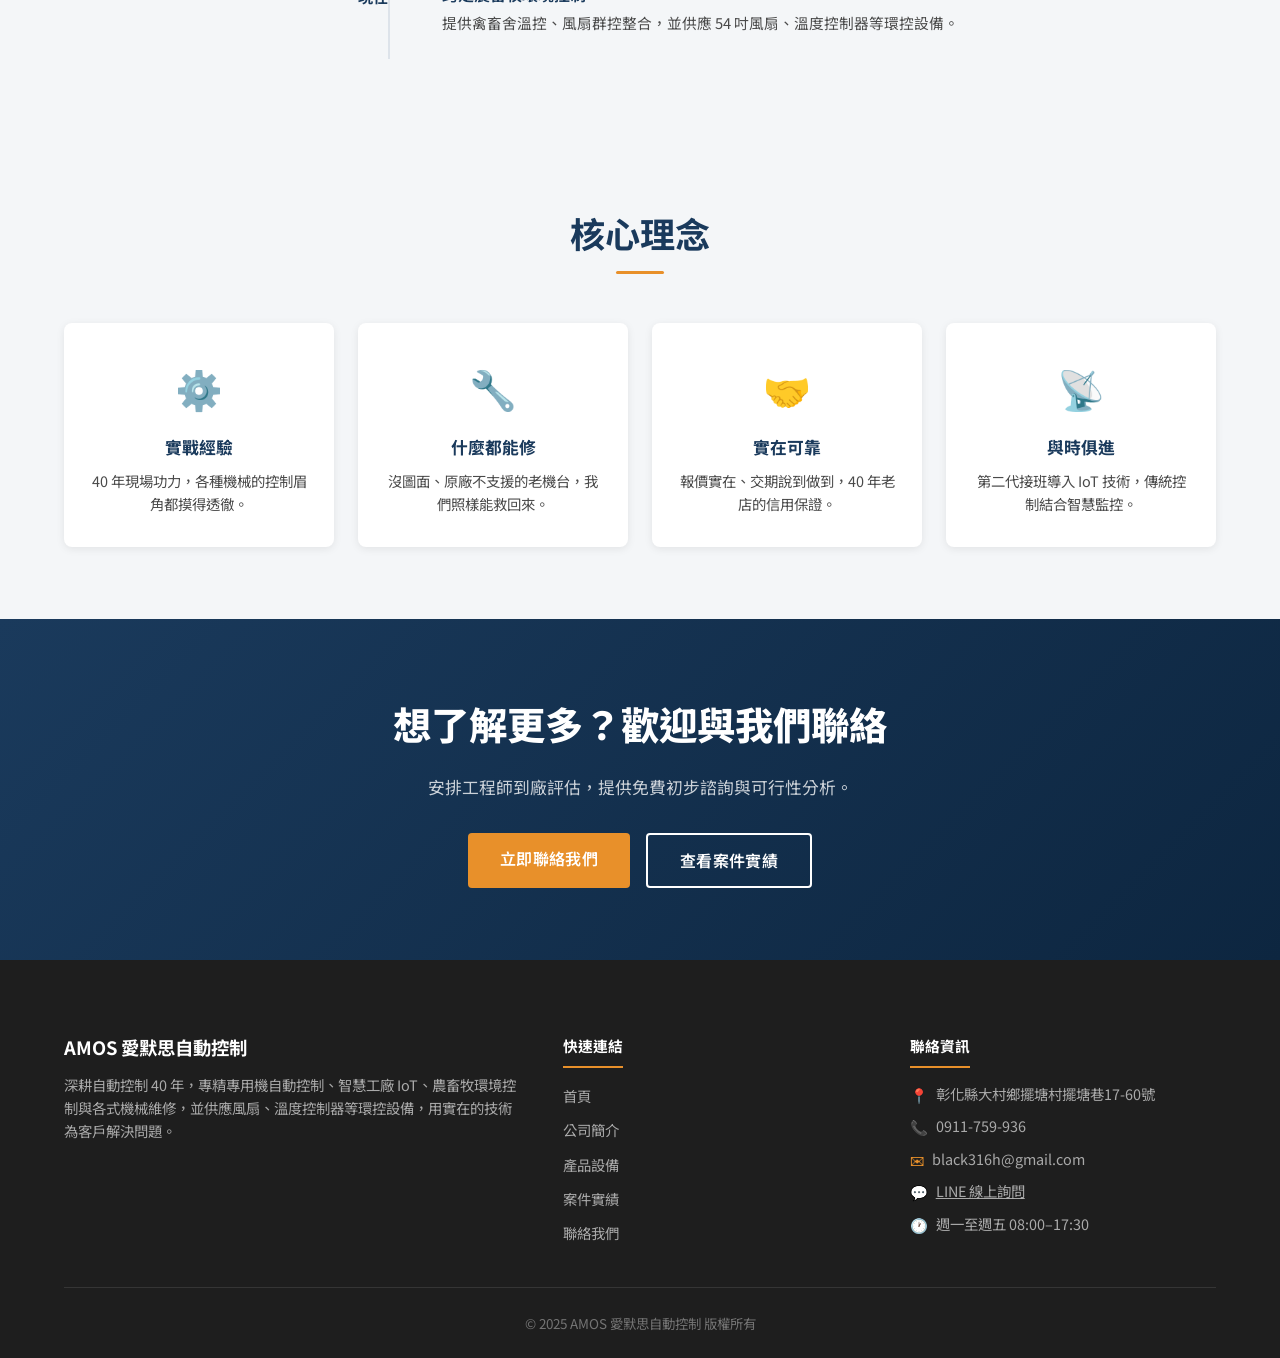
==== commit d20edbd9: "Add LINE QR contact card and footer LINE link" ====
--- a/about.html
+++ b/about.html
@@ -214,6 +214,7 @@
           <li><span>📍</span><span>彰化縣大村鄉擺塘村擺塘巷17-60號</span></li>
           <li><span>📞</span><span>0911-759-936</span></li>
           <li><span>✉</span><span>black316h@gmail.com</span></li>
+          <li><span>💬</span><span><a href="https://line.me/ti/p/s0W_CvNu1i" target="_blank" rel="noopener" style="color:inherit; text-decoration:underline;">LINE 線上詢問</a></span></li>
           <li><span>🕐</span><span>週一至週五 08:00–17:30</span></li>
         </ul>
       </div>
--- a/css/style.css
+++ b/css/style.css
@@ -742,3 +742,29 @@
   .gallery-grid { grid-template-columns: 1fr; }
   .cta-actions { flex-direction: column; align-items: center; }
 }
+
+/* ============================================================
+   LINE 聯絡卡（聯絡頁）
+   ============================================================ */
+.line-card {
+  display: flex; gap: 1.25rem; align-items: center;
+  background: var(--color-bg-white);
+  border: 1px solid var(--color-border);
+  border-radius: var(--radius);
+  padding: 1.25rem 1.5rem; margin-top: 1.5rem;
+  box-shadow: var(--shadow-sm);
+}
+.line-card img { width: 112px; height: 112px; flex-shrink: 0; border-radius: 6px; }
+.line-card-text h3 { font-size: 1.02rem; font-weight: 700; color: var(--color-primary); margin-bottom: 0.3rem; }
+.line-card-text p { font-size: 0.88rem; color: var(--color-text-sub); line-height: 1.55; margin-bottom: 0.7rem; }
+.btn-line {
+  display: inline-block; background: #06C755; color: #fff;
+  font-weight: 700; font-size: 0.92rem;
+  padding: 0.5rem 1.4rem; border-radius: 6px;
+  transition: background var(--transition), transform var(--transition);
+}
+.btn-line:hover { background: #05a648; transform: translateY(-1px); }
+
+@media (max-width: 480px) {
+  .line-card { flex-direction: column; text-align: center; }
+}
